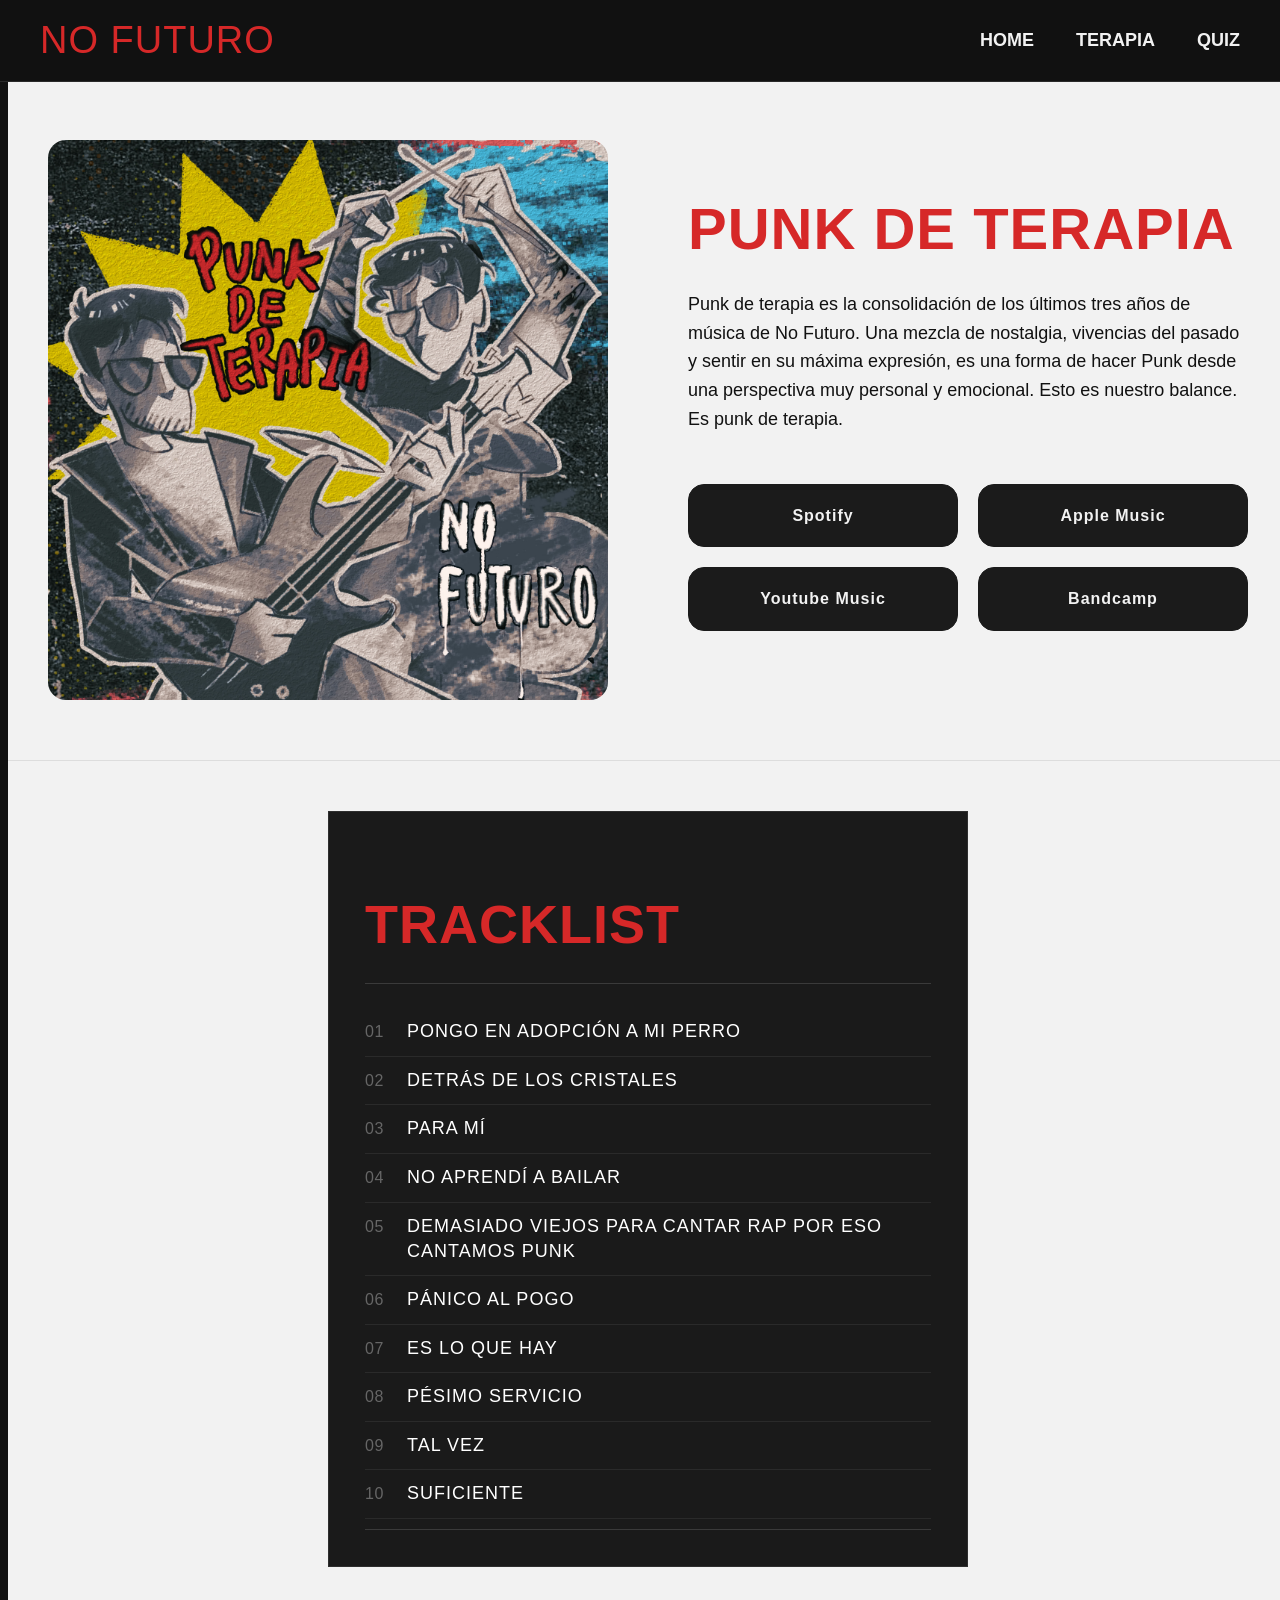
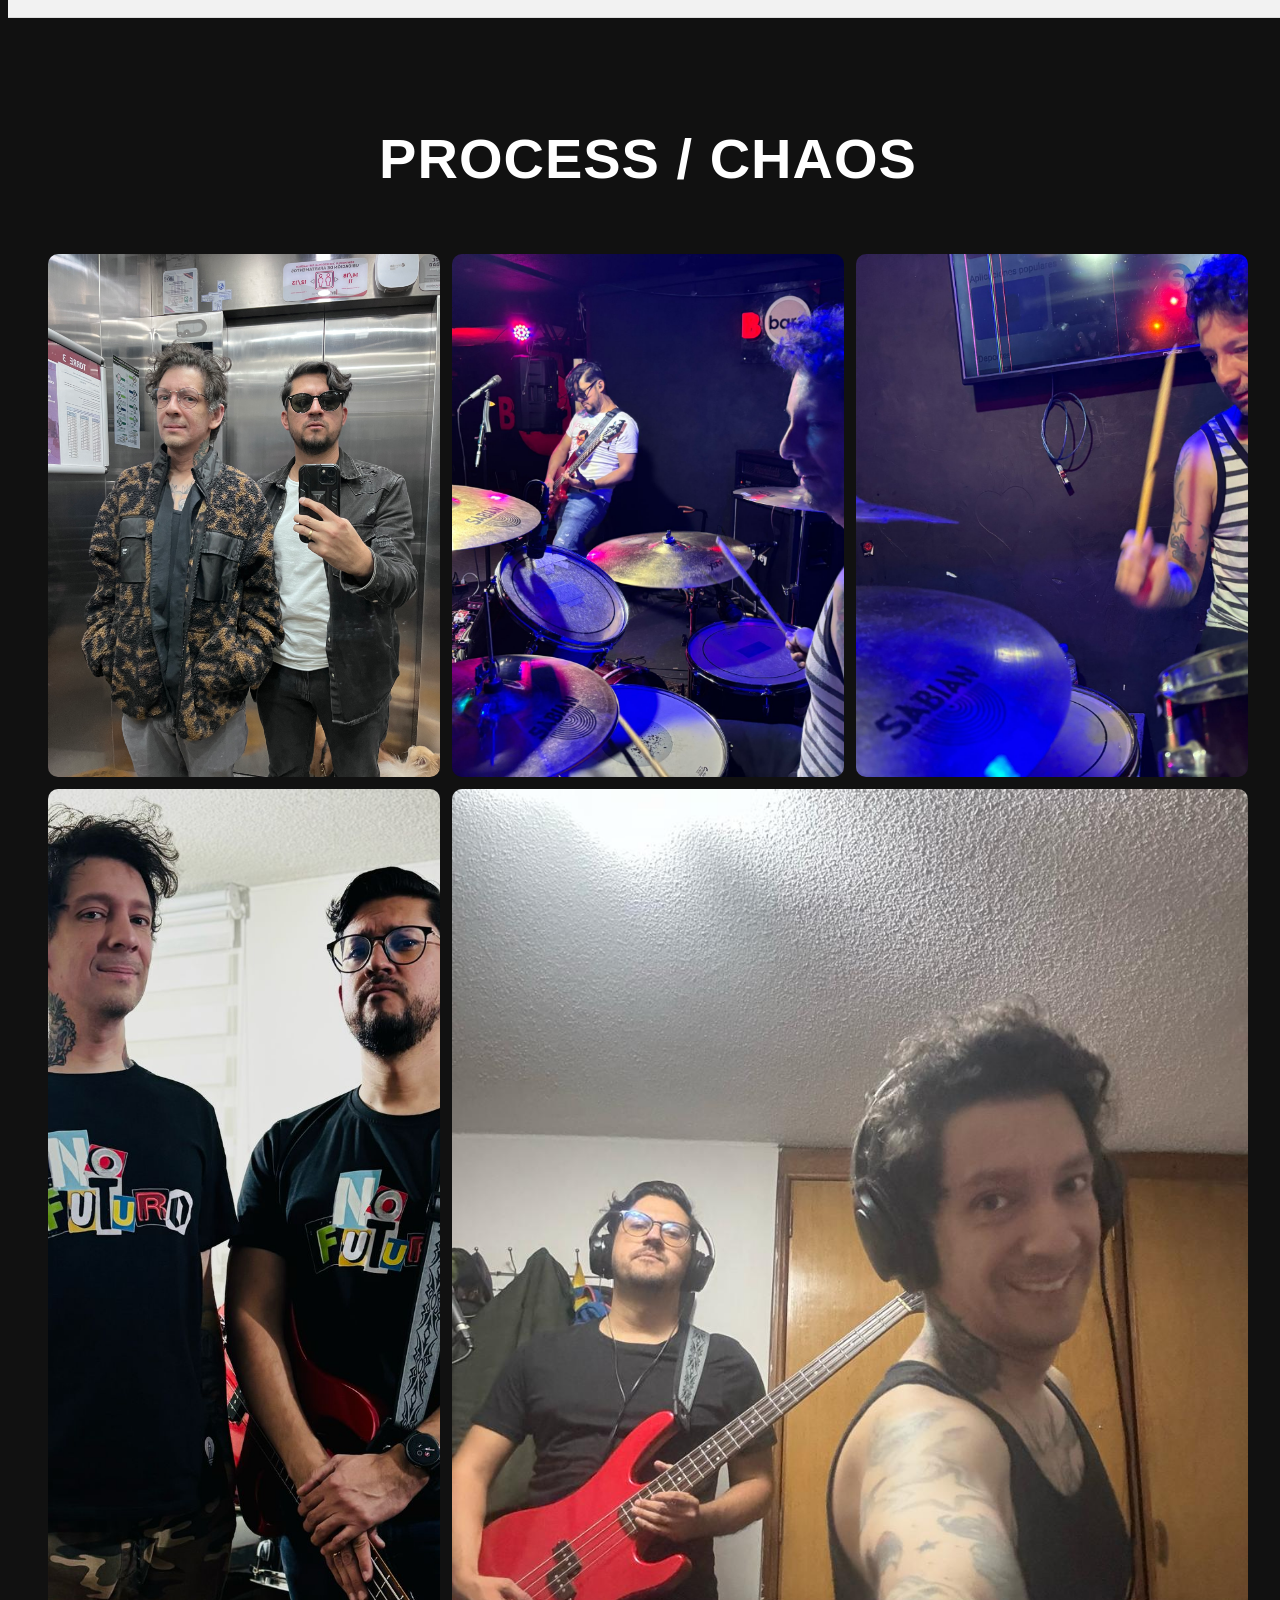
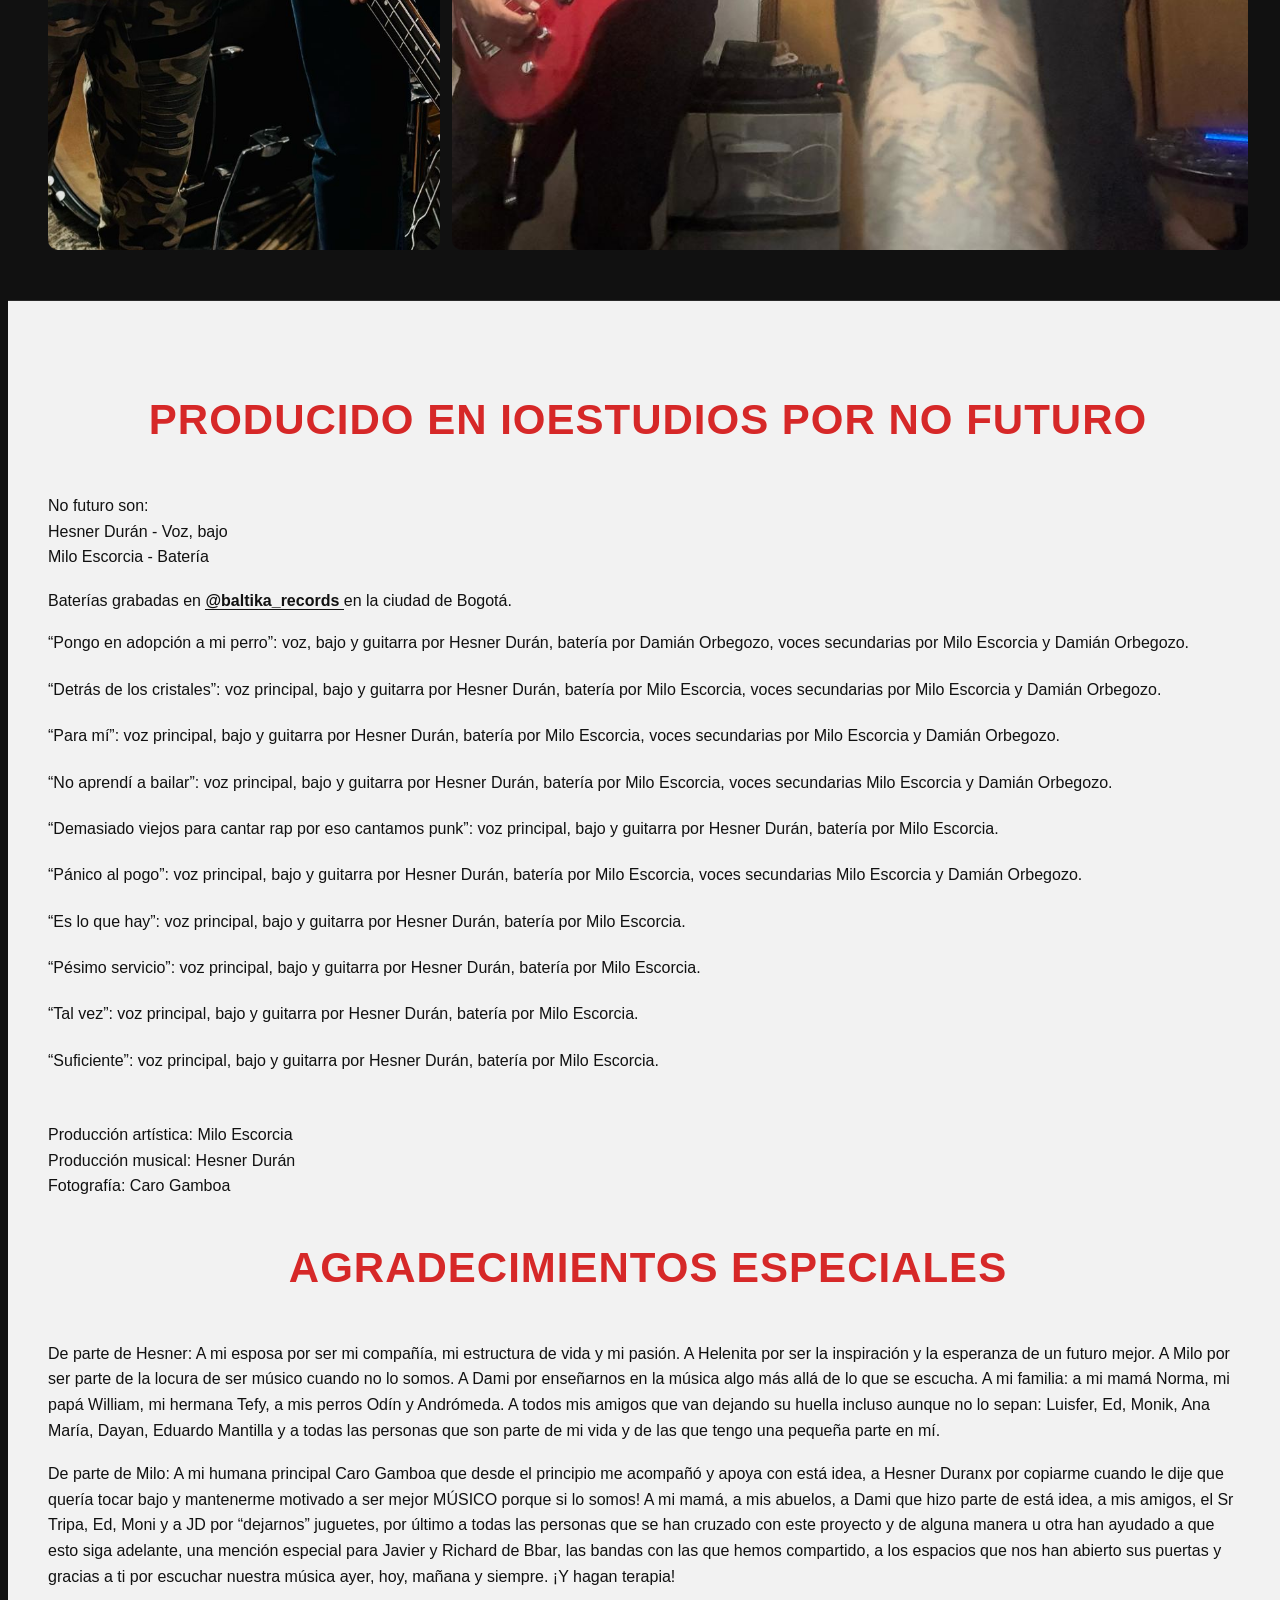
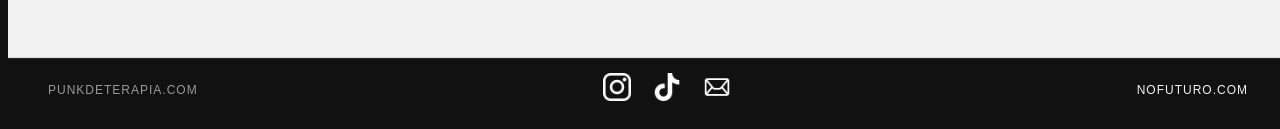
==== index.html @ 0cb73ee2 "Update index.html Nuevo index con fechas parametrizables" ====
<!DOCTYPE html>
<html lang="es">

<head>

<meta charset="UTF-8">

<meta name="viewport" content="width=device-width, initial-scale=1.0">

<title>NO FUTURO</title>

<script>

/* =========================
CONFIGURAR FECHA DE LANZAMIENTO
========================= */

/*
Formato:
AÑO, MES-1, DÍA, HORA, MINUTO

IMPORTANTE:
- Enero = 0
- Febrero = 1
- Mayo = 4
*/

const releaseDate = new Date(
    2026, 4, 29, 0, 0
);

/* =========================
REDIRECCIÓN
========================= */

const now = new Date();

if(now >= releaseDate){

    window.location.href =
    "terapia.html";

}

else{

    window.location.href =
    "quiz.html";

}

</script>

</head>

<body>

</body>

</html>
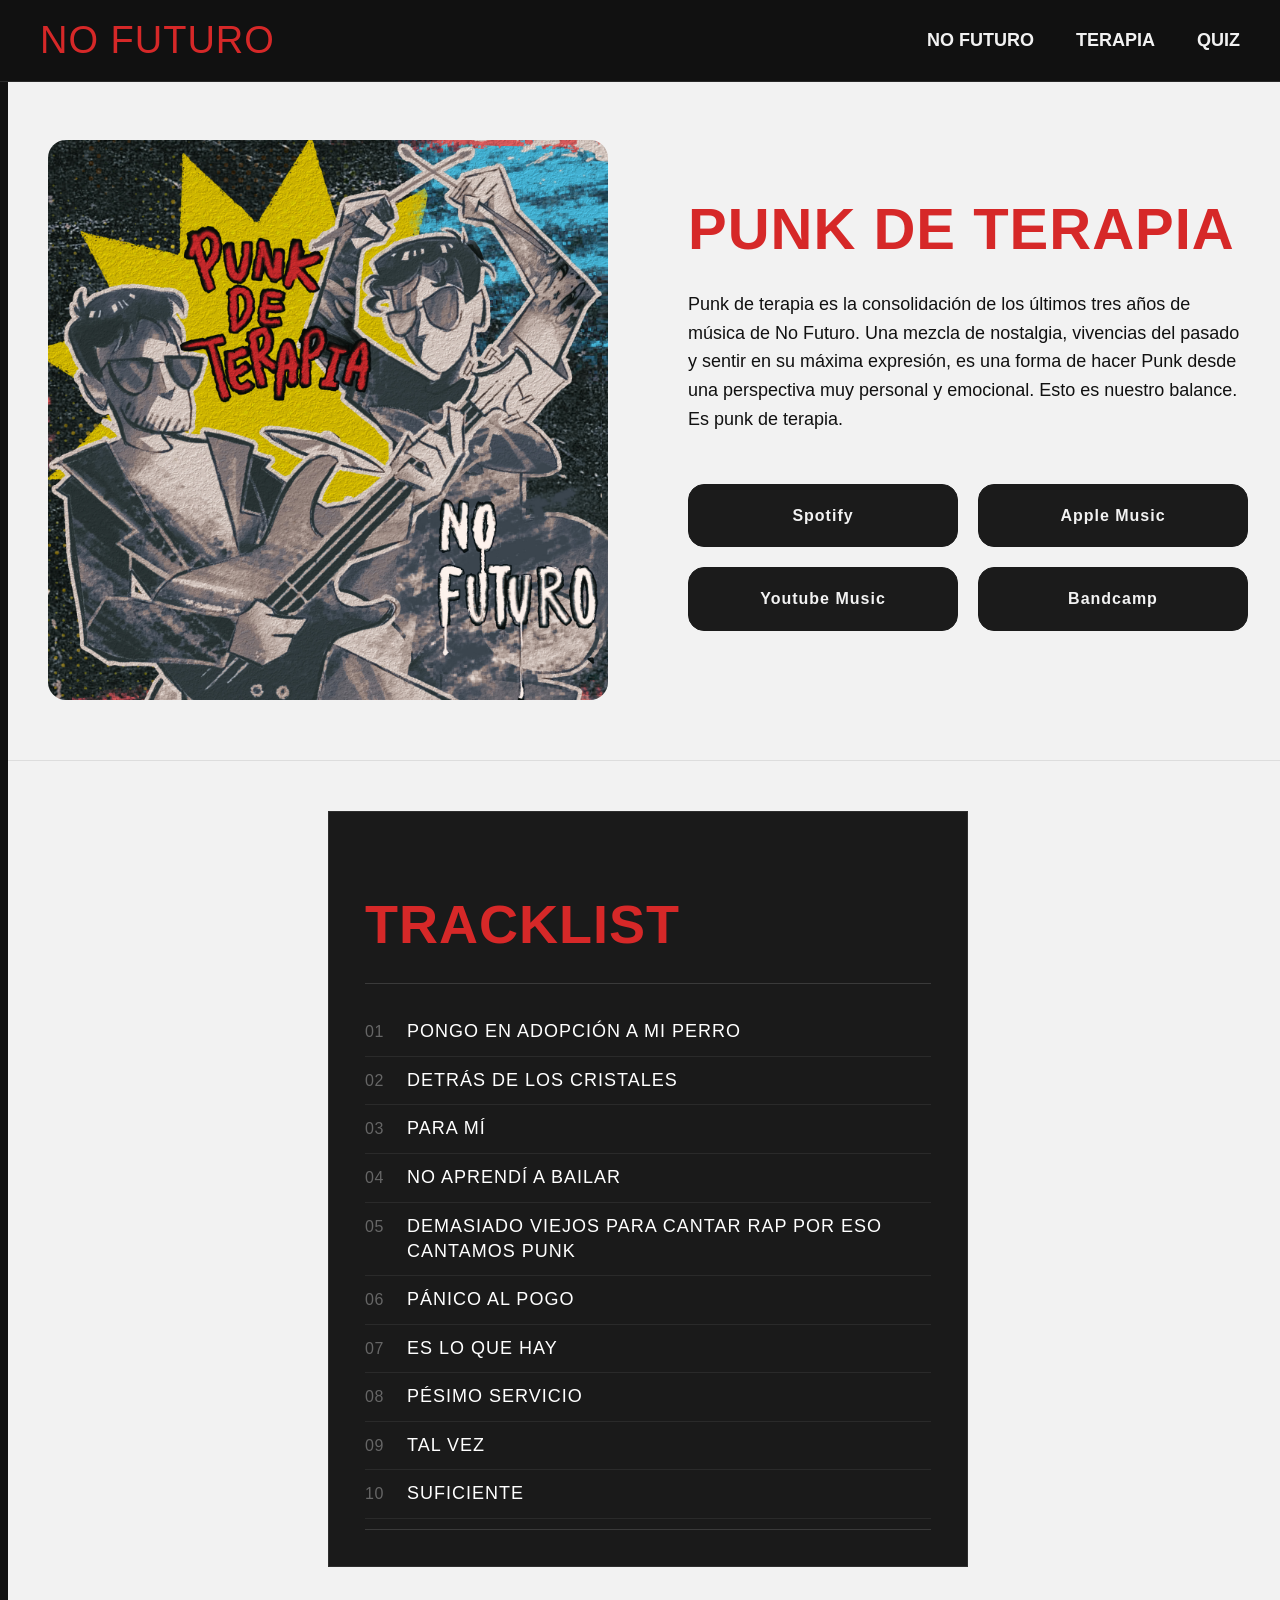
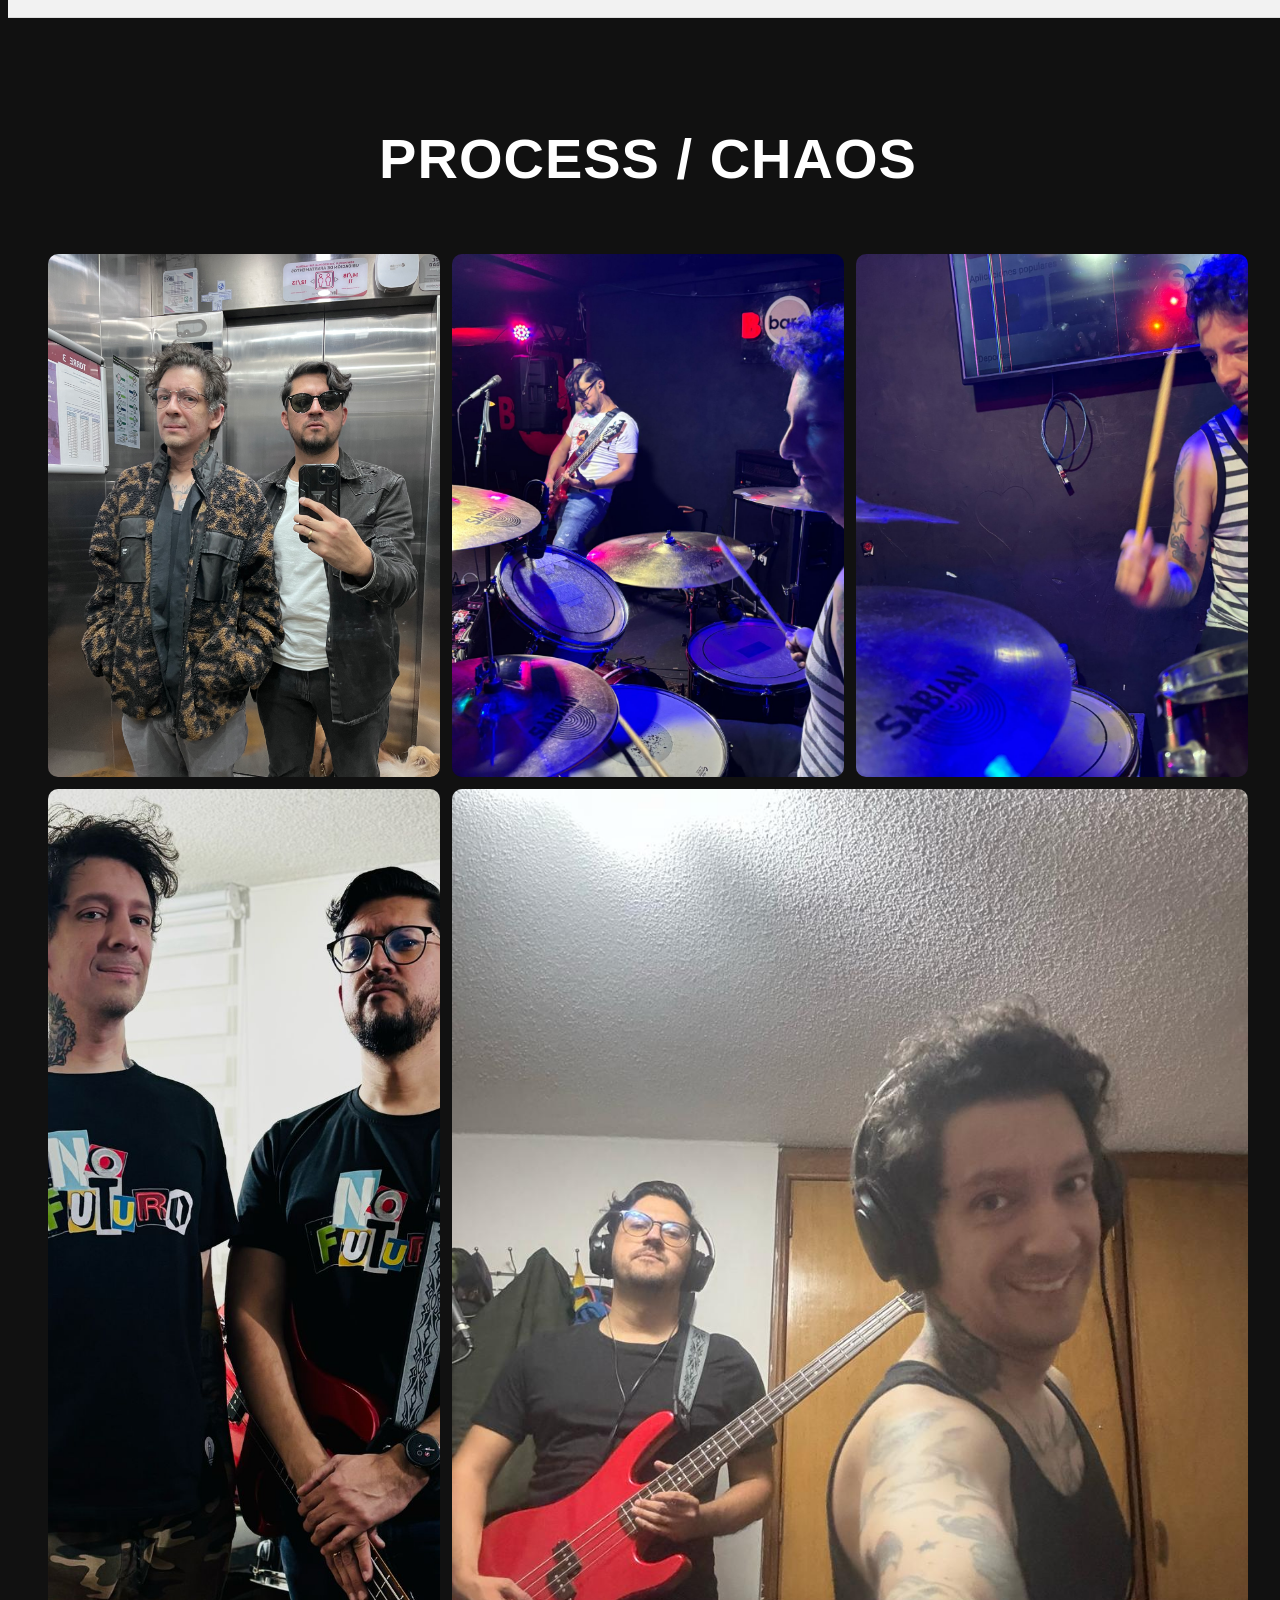
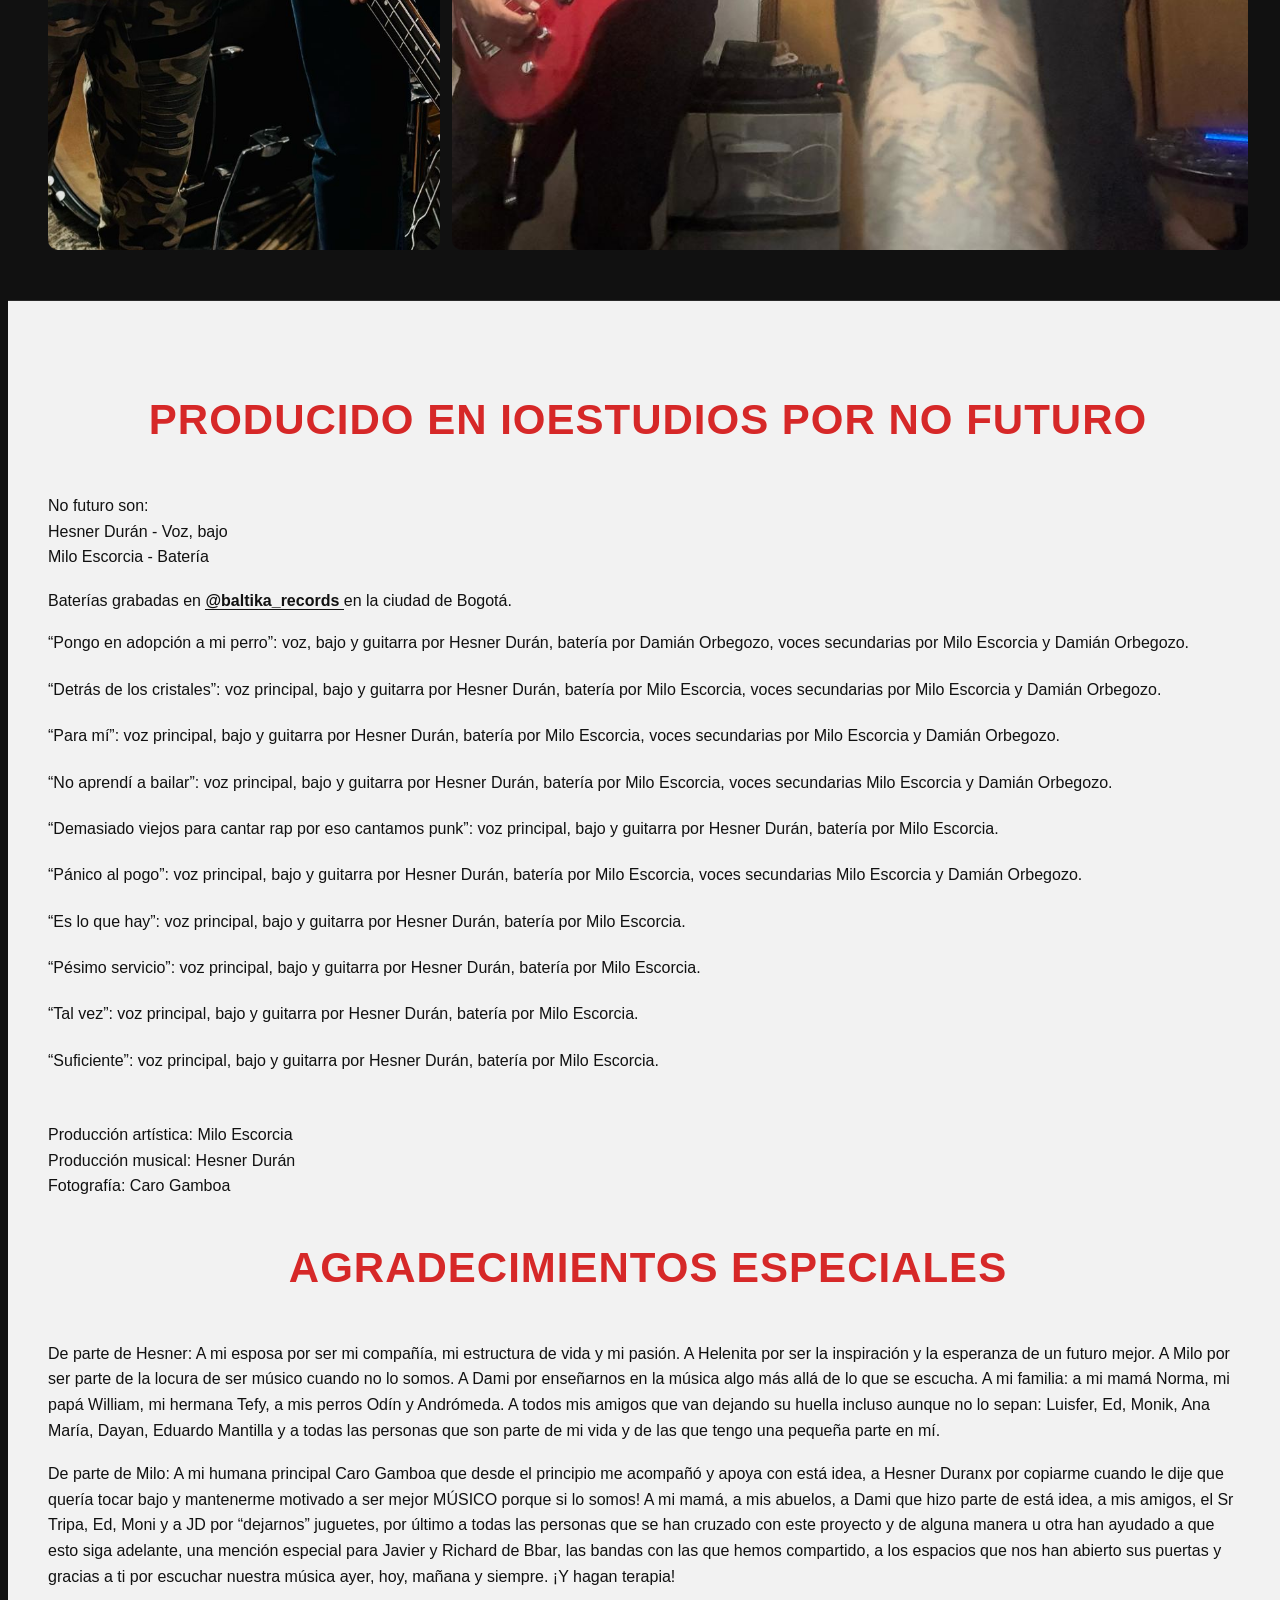
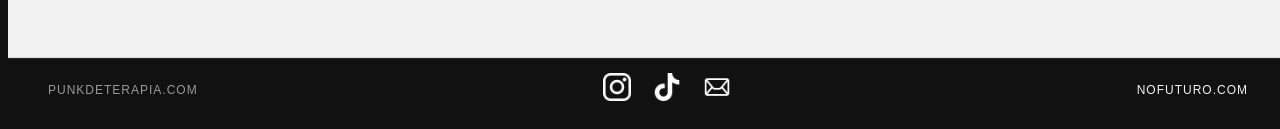
==== commit cd2d8274: "Update index.html Prueba de horario" ====
--- a/index.html
+++ b/index.html
@@ -26,7 +26,10 @@
 */
 
 const releaseDate = new Date(
-    2026, 4, 29, 0, 0
+    //Real
+    //2026, 5, 29, 0, 0
+    //Prueba
+    2026, 5, 26, 0, 0
 );
 
 /* =========================
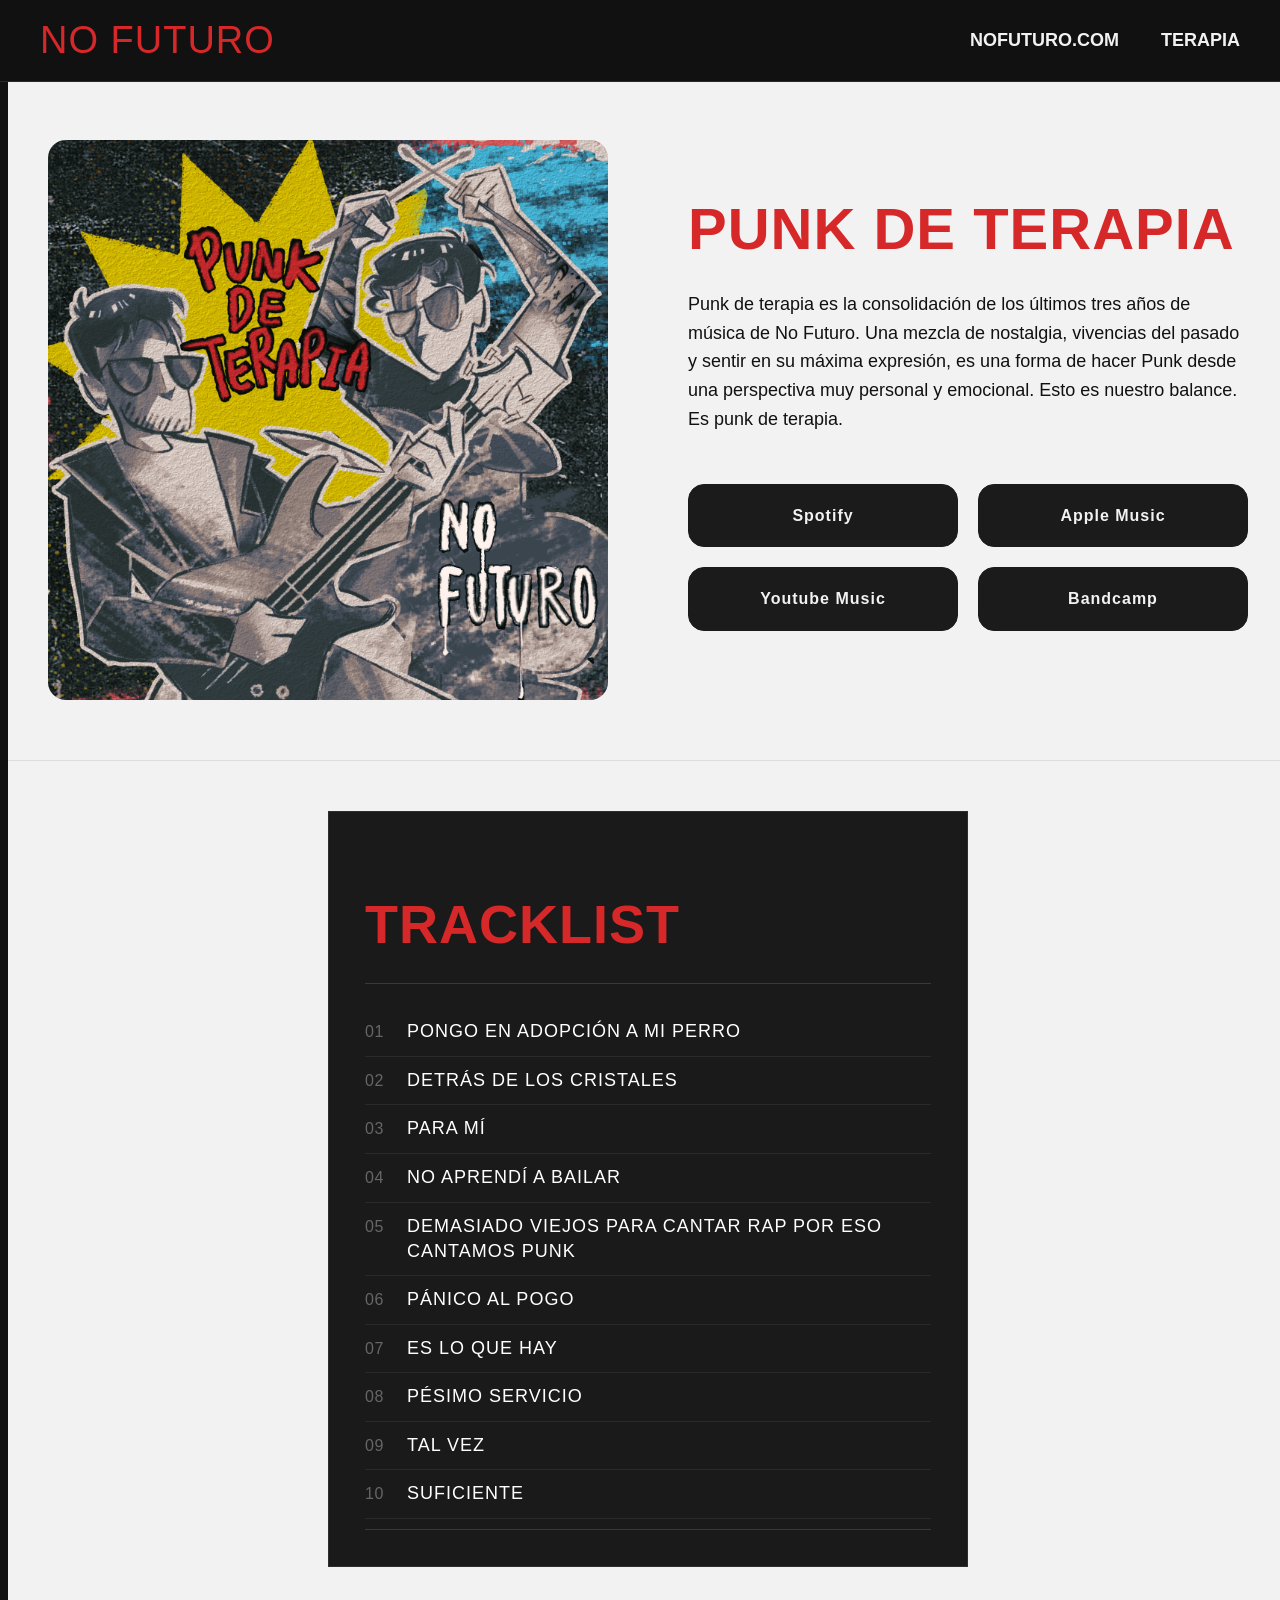
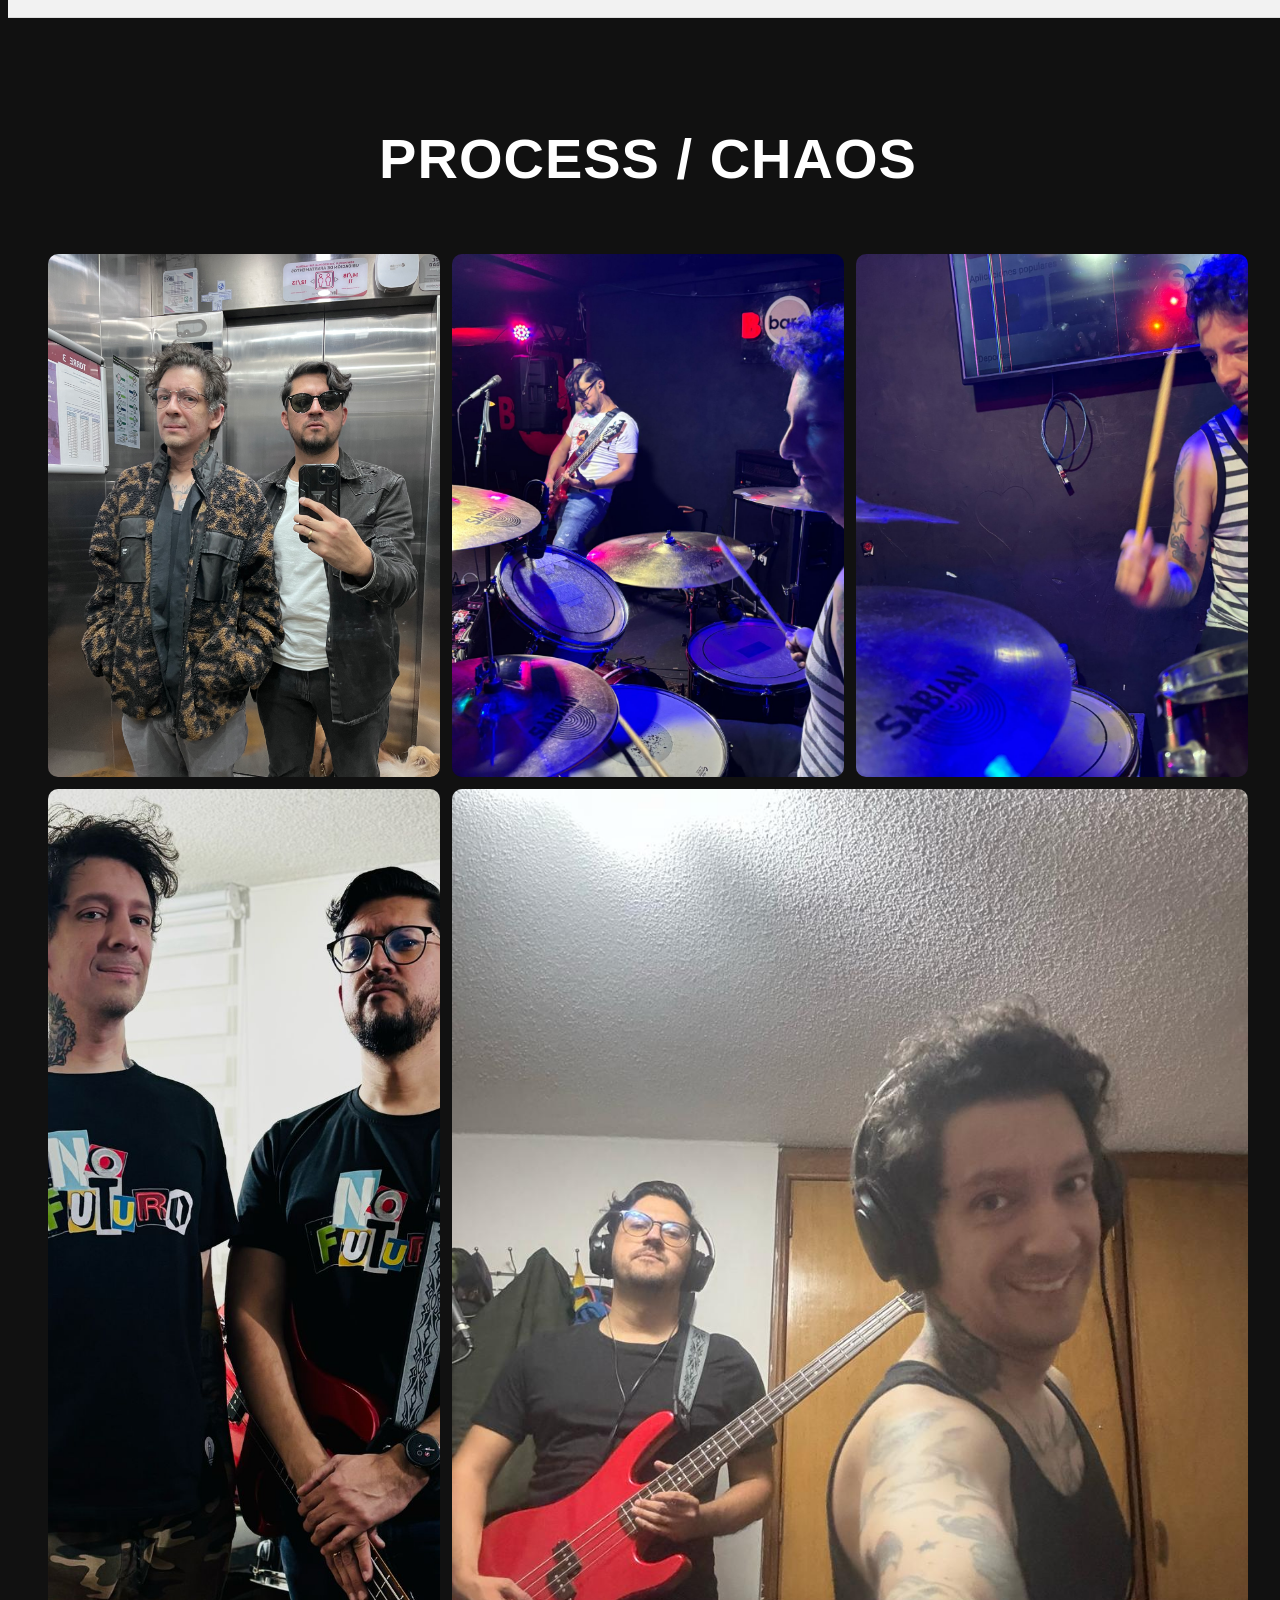
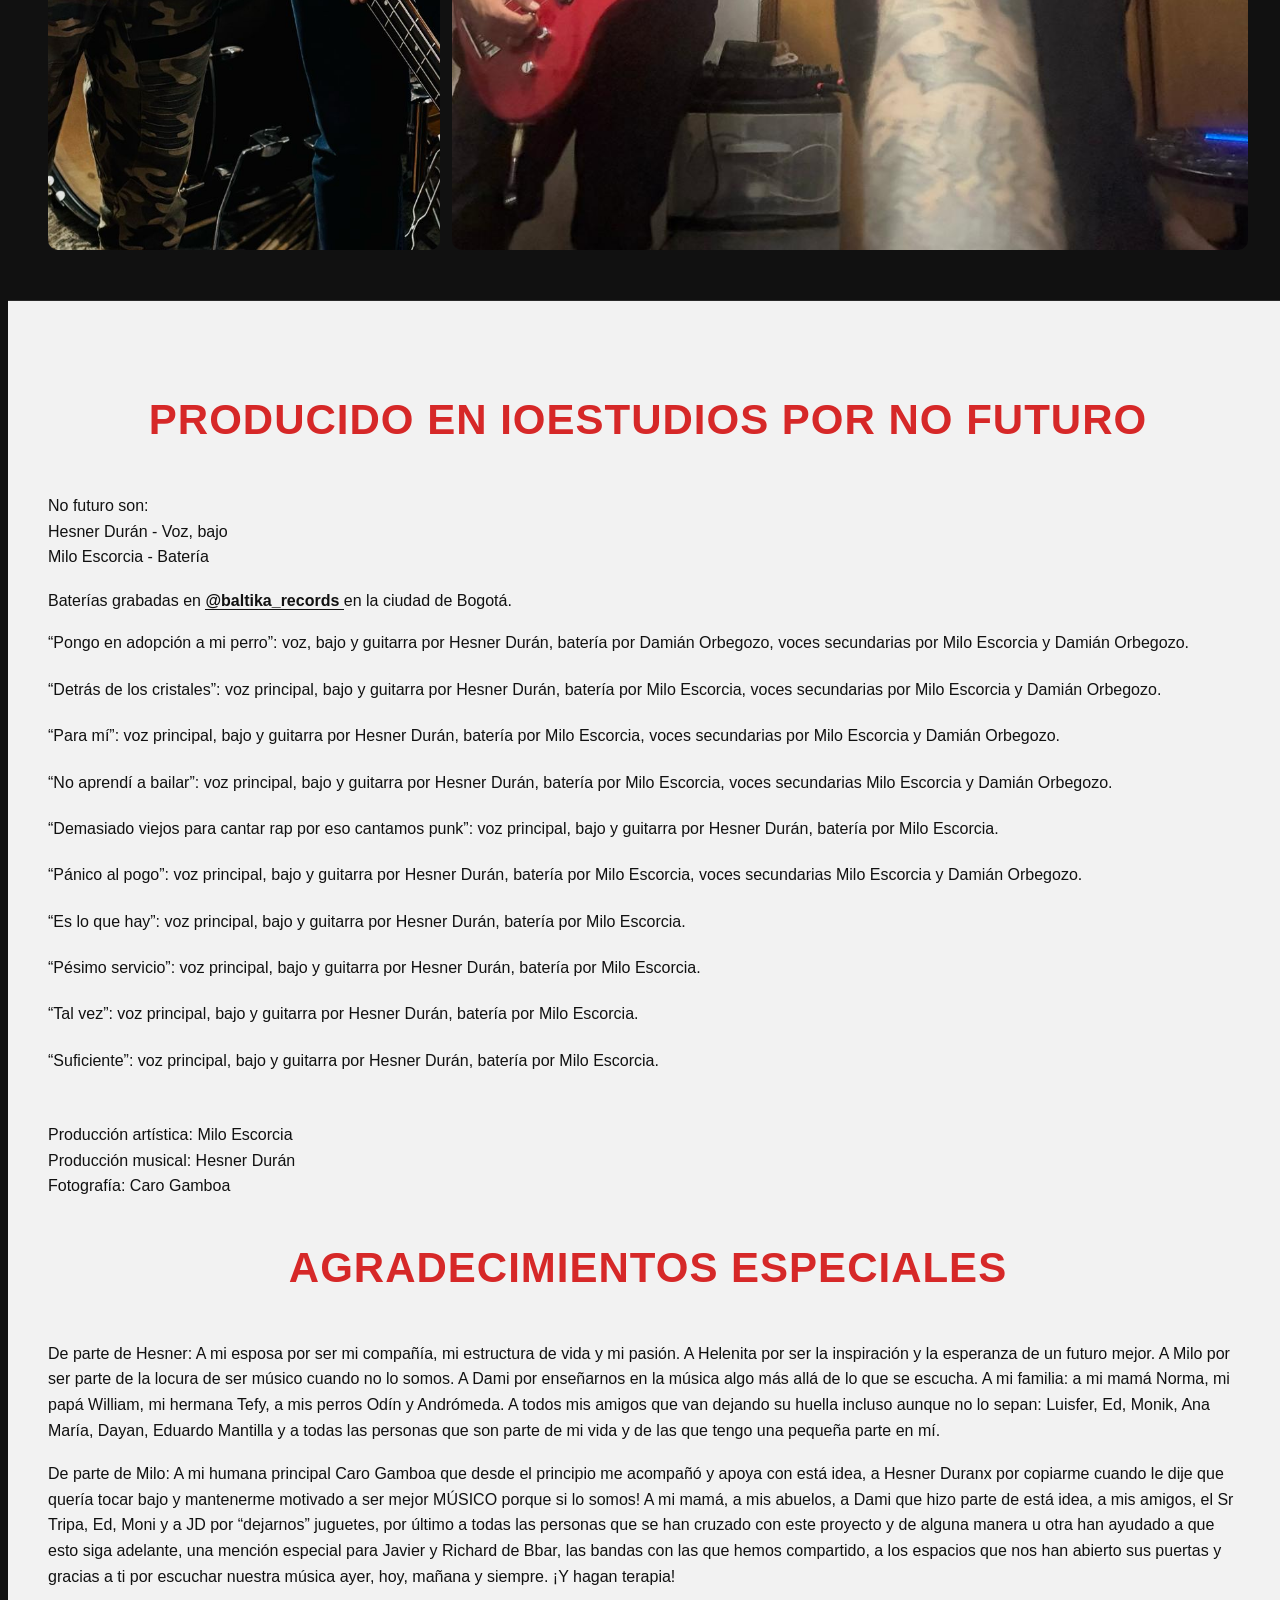
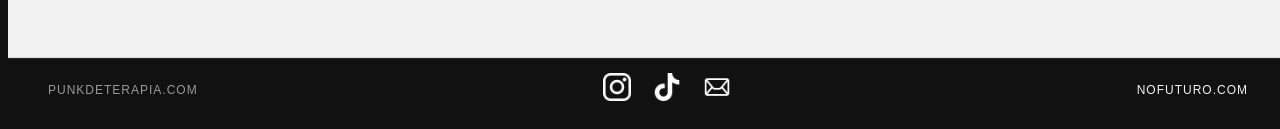
==== commit c1dca49d: "Update index.html Cambiar fecha para la prueba" ====
--- a/index.html
+++ b/index.html
@@ -27,9 +27,9 @@
 
 const releaseDate = new Date(
     //Real
-    //2026, 5, 29, 0, 0
+    //2026, 4, 29, 0, 0
     //Prueba
-    2026, 5, 26, 0, 0
+    2026, 4, 24, 0, 0
 );
 
 /* =========================
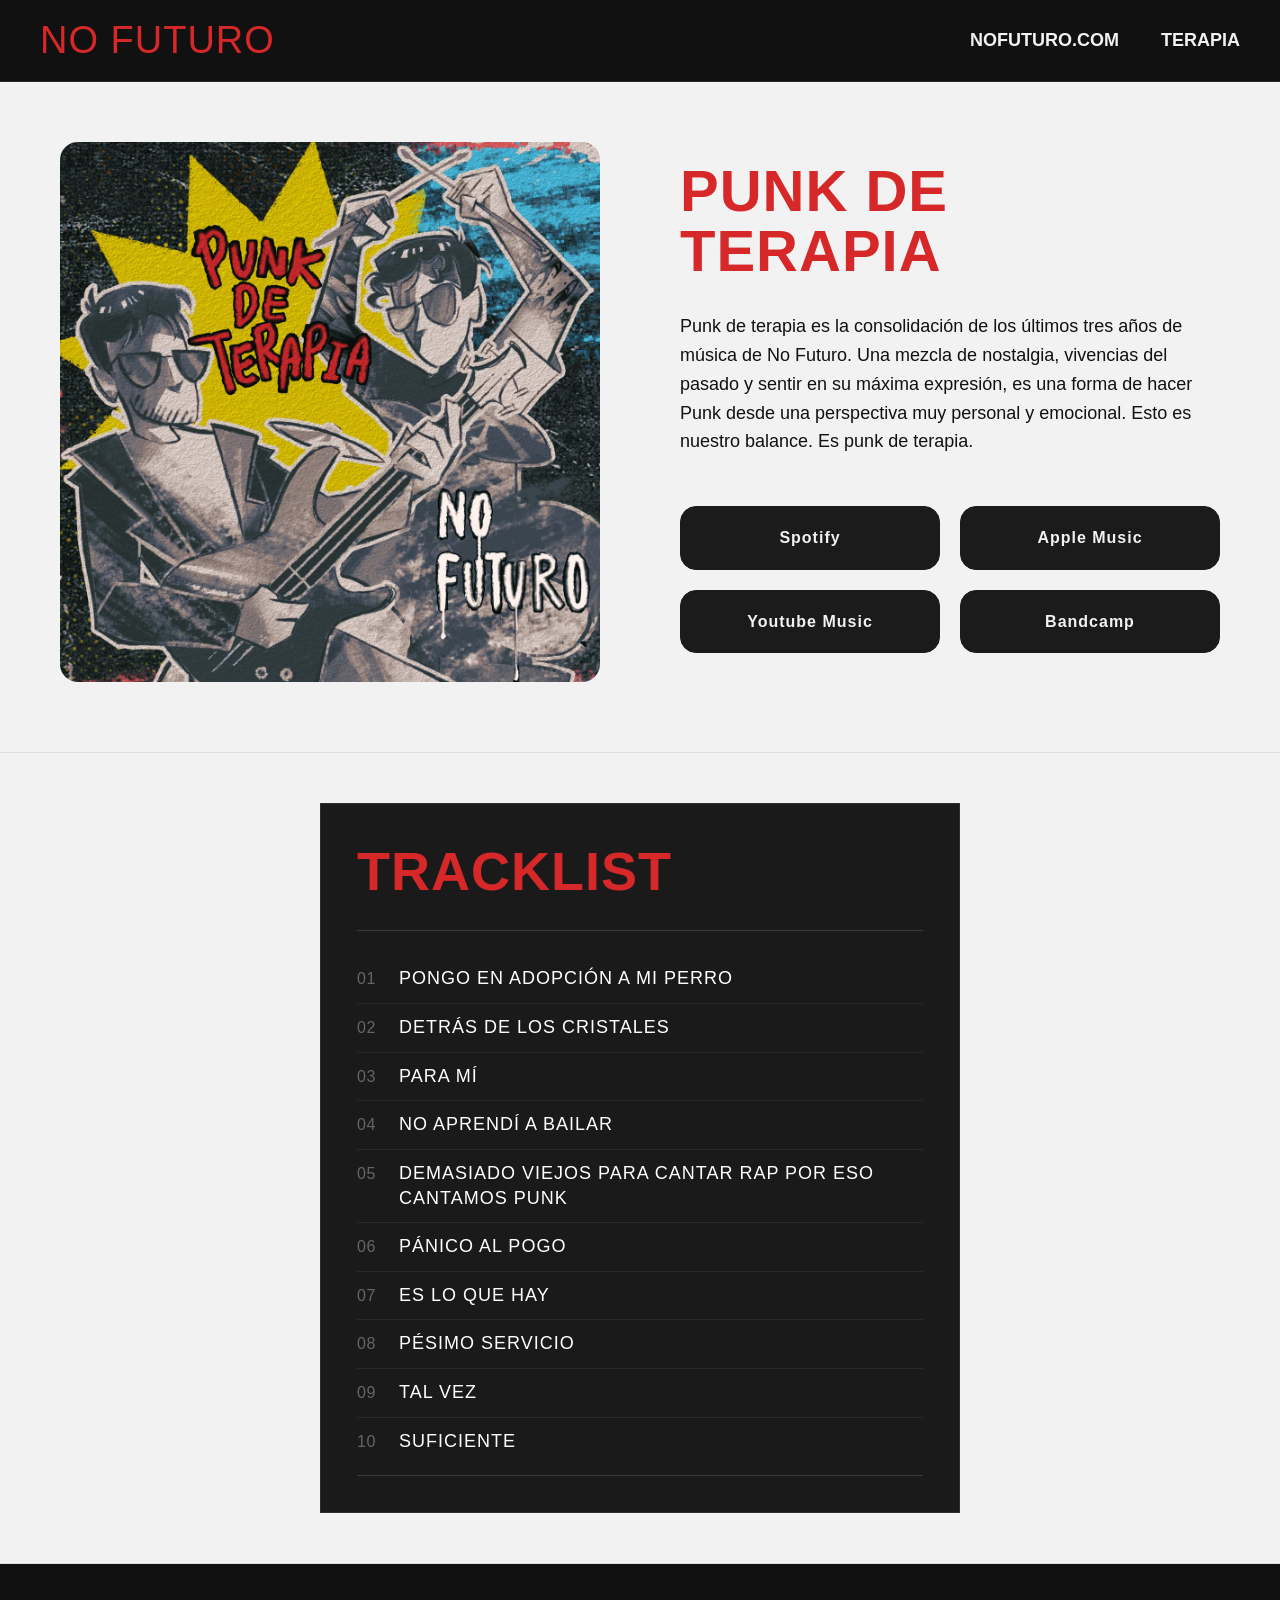
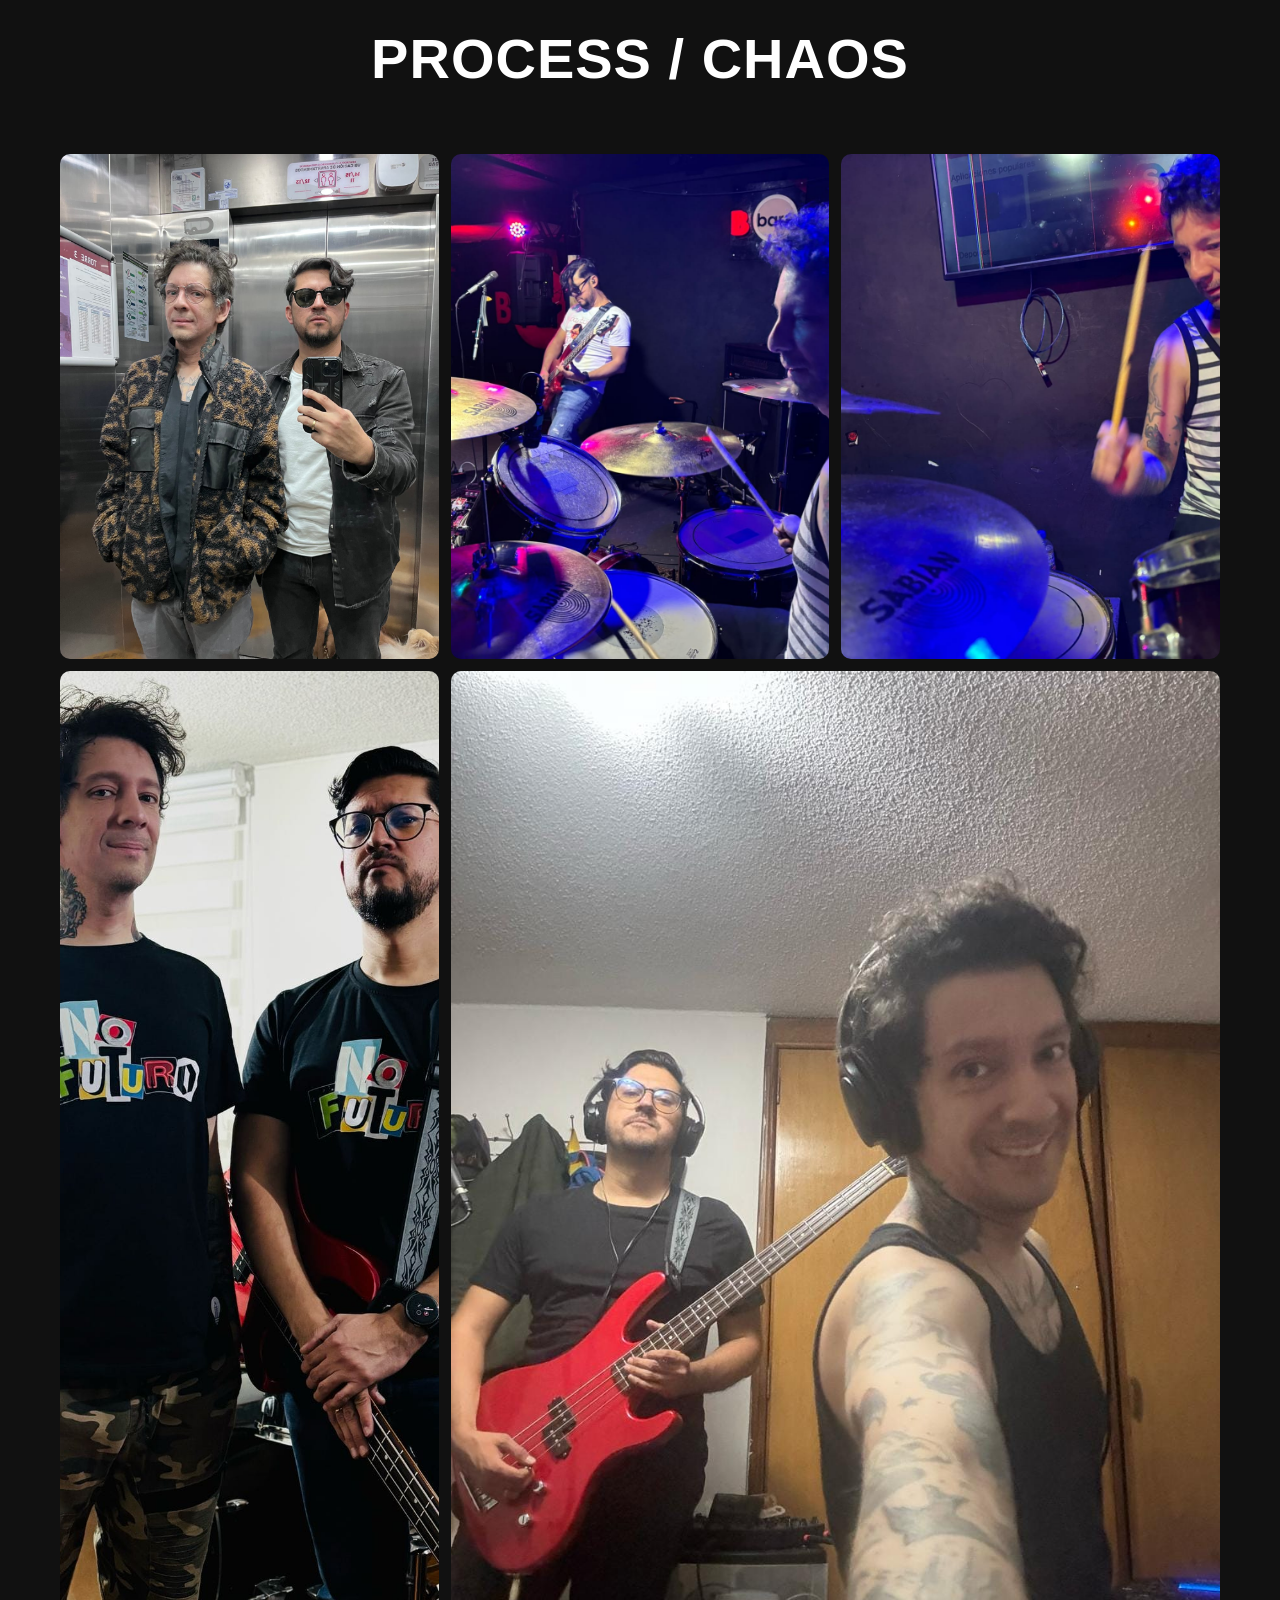
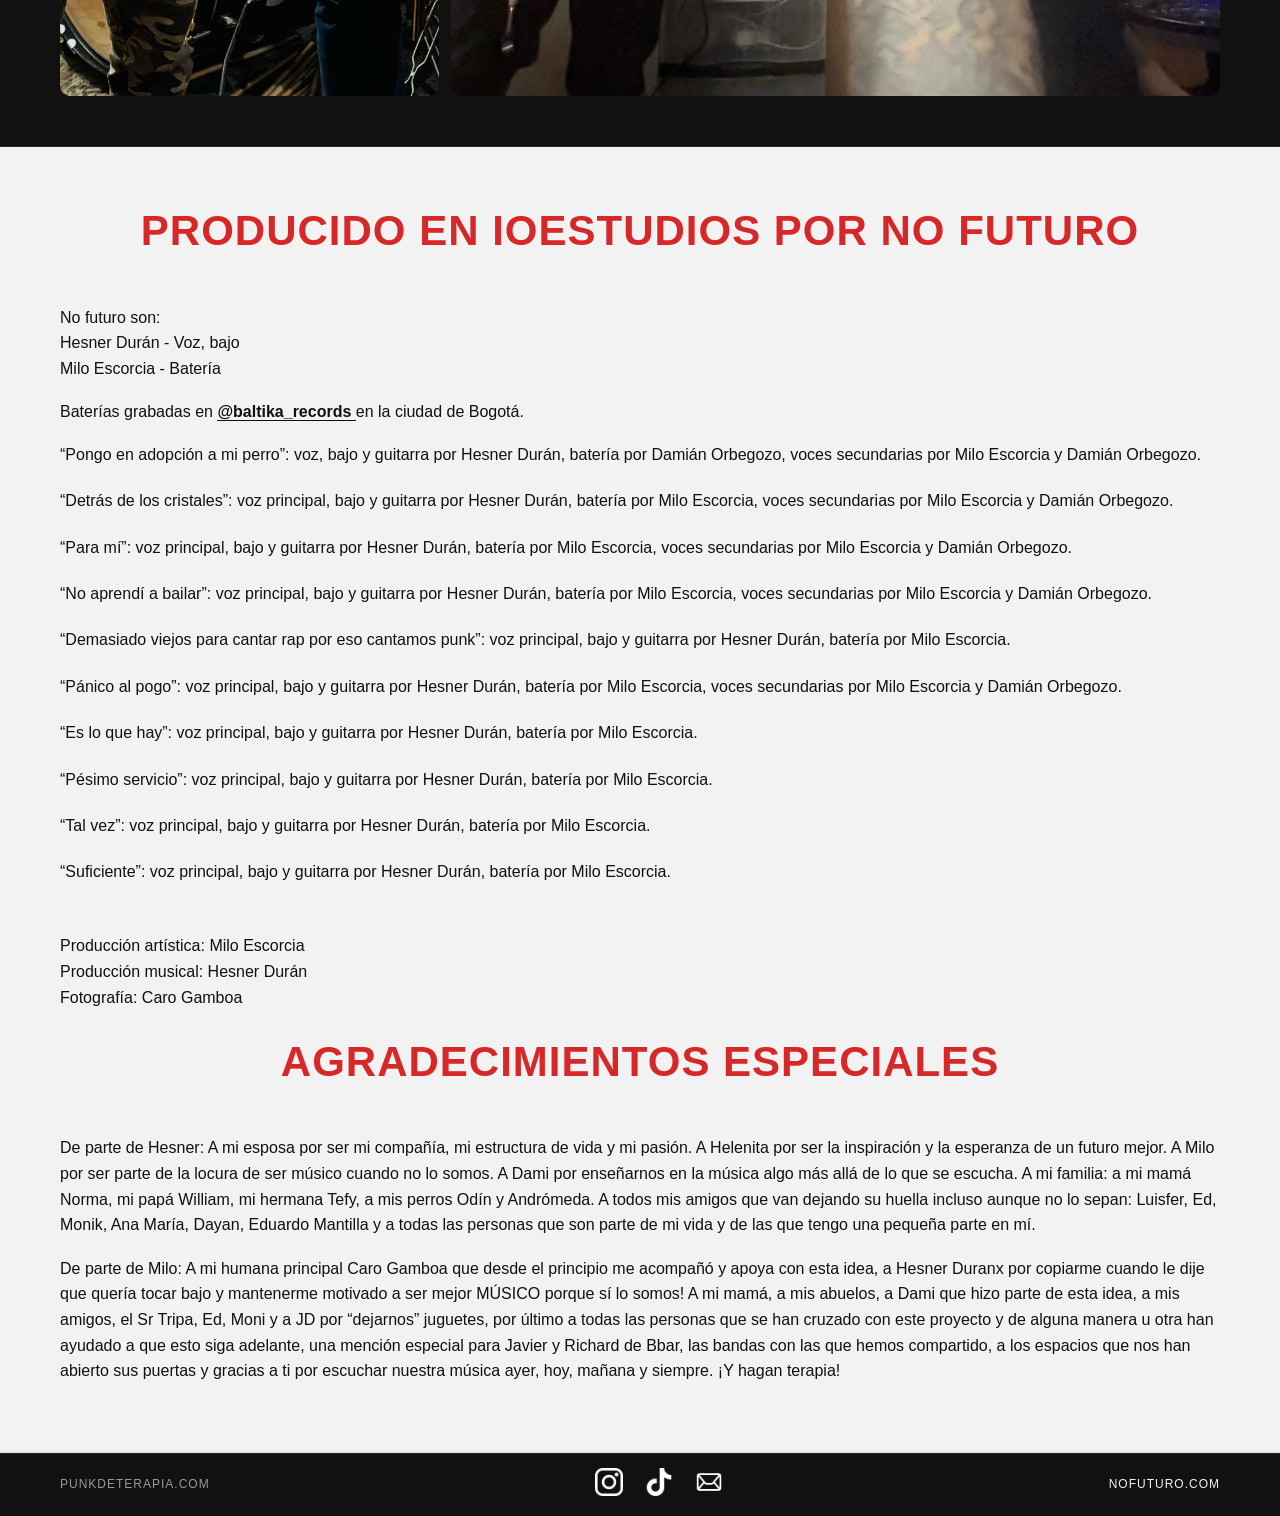
==== commit 5c47ad89: "La página del disco pasa a la raíz (index.html); terapia.html redirige a / Co-Authored-By: Claude Op" ====
--- a/index.html
+++ b/index.html
@@ -4,60 +4,745 @@
 <head>
 
 <meta charset="UTF-8">
-
 <meta name="viewport" content="width=device-width, initial-scale=1.0">
 
-<title>NO FUTURO</title>
-
+<title>Punk de Terapia - NO FUTURO | Disco de punk colombiano</title>
+
+<meta name="description" content="Punk de Terapia es el nuevo álbum de NO FUTURO, banda de punk de Bogotá. Escucha las canciones, mira las fotos y descubre la historia detrás del disco.">
+<meta name="keywords" content="No Futuro, Punk de Terapia, punk colombiano, punk en español, punk triste, banda punk Bogotá, disco punk 2026">
+<meta name="author" content="NO FUTURO">
+<meta name="robots" content="index, follow">
+
+<link rel="canonical" href="https://punkdeterapia.com/">
+
+<meta property="og:title" content="Punk de Terapia - NO FUTURO">
+<meta property="og:description" content="Nuevo álbum de NO FUTURO, banda de punk de Bogotá. Escucha, mira las fotos y vive el disco.">
+<meta property="og:image" content="https://punkdeterapia.com/assets/terapia.jpg">
+<meta property="og:url" content="https://punkdeterapia.com/">
+<meta property="og:type" content="music.album">
+
+<meta name="twitter:card" content="summary_large_image">
+<meta name="twitter:title" content="Punk de Terapia - NO FUTURO">
+<meta name="twitter:description" content="Nuevo álbum de NO FUTURO, banda punk de Bogotá.">
+<meta name="twitter:image" content="https://punkdeterapia.com/assets/terapia.jpg">
+
+<link rel="stylesheet" href="assets/css/style.css">
+
+<link rel="icon" type="image/png" href="assets/favicon.png">
+
+
+<script type="application/ld+json">
+{
+  "@context":"https://schema.org",
+  "@type":"MusicAlbum",
+  "name":"Punk de Terapia",
+  "byArtist":{
+    "@type":"MusicGroup",
+    "name":"NO FUTURO",
+    "foundingLocation":"Bogotá, Colombia",
+    "sameAs":[
+      "https://www.instagram.com/nofuturoband",
+      "https://www.tiktok.com/@nofuturoband",
+      "https://nofuturoband.bandcamp.com"
+    ]
+  },
+  "genre":"Punk",
+  "datePublished":"2026",
+  "albumProductionType":"https://schema.org/StudioAlbum",
+  "numTracks":10,
+  "url":"https://punkdeterapia.com/",
+  "image":"https://punkdeterapia.com/assets/terapia.jpg",
+  "sameAs":[
+    "https://open.spotify.com/album/6iZnQCRd88YeYnuEG8hhDn",
+    "https://music.apple.com/co/album/punk-de-terapia/6767365780",
+    "https://nofuturoband.bandcamp.com/album/punk-de-terapia"
+  ],
+  "track":{
+    "@type":"ItemList",
+    "numberOfItems":10,
+    "itemListElement":[
+      {"@type":"ListItem","position":1,"item":{"@type":"MusicRecording","name":"Pongo en adopción a mi perro"}},
+      {"@type":"ListItem","position":2,"item":{"@type":"MusicRecording","name":"Detrás de los cristales"}},
+      {"@type":"ListItem","position":3,"item":{"@type":"MusicRecording","name":"Para mí"}},
+      {"@type":"ListItem","position":4,"item":{"@type":"MusicRecording","name":"No aprendí a bailar"}},
+      {"@type":"ListItem","position":5,"item":{"@type":"MusicRecording","name":"Demasiado viejos para cantar rap por eso cantamos punk"}},
+      {"@type":"ListItem","position":6,"item":{"@type":"MusicRecording","name":"Pánico al pogo"}},
+      {"@type":"ListItem","position":7,"item":{"@type":"MusicRecording","name":"Es lo que hay"}},
+      {"@type":"ListItem","position":8,"item":{"@type":"MusicRecording","name":"Pésimo servicio"}},
+      {"@type":"ListItem","position":9,"item":{"@type":"MusicRecording","name":"Tal vez"}},
+      {"@type":"ListItem","position":10,"item":{"@type":"MusicRecording","name":"Suficiente"}}
+    ]
+  }
+}
+</script>
+    
+<!-- Google tag (gtag.js) -->
+<script async src="https://www.googletagmanager.com/gtag/js?id=G-MK0LHJL1EB"></script>
 <script>
-
-/* =========================
-CONFIGURAR FECHA DE LANZAMIENTO
-========================= */
-
-/*
-Formato:
-AÑO, MES-1, DÍA, HORA, MINUTO
-
-IMPORTANTE:
-- Enero = 0
-- Febrero = 1
-- Mayo = 4
-*/
-
-const releaseDate = new Date(
-    //Real
-    //2026, 4, 29, 0, 0
-    //Prueba
-    2026, 4, 24, 0, 0
+  window.dataLayer = window.dataLayer || [];
+  function gtag(){dataLayer.push(arguments);}
+  gtag('js', new Date());
+
+  gtag('config', 'G-MK0LHJL1EB');
+</script>
+
+  
+</head>
+
+<body>
+
+<!-- HEADER -->
+
+<header>
+
+<div class="header-content">
+
+    <div class="logo">
+        NO FUTURO
+    </div>
+
+  <nav class="desktop-menu">
+  
+      <a href="https://nofuturo.com" target="_blank">
+          NOFUTURO.COM
+      </a>
+  
+      <a href="https://punkdeterapia.com/quiz.html">
+          TERAPIA
+      </a>
+  
+  </nav>
+
+    <div class="mobile-menu" onclick="toggleMenu()" role="button" tabindex="0" aria-label="Abrir menú" aria-controls="mobileDropdown" aria-expanded="false">
+        ☰
+    </div>
+
+</div>
+
+<div id="mobileDropdown" class="mobile-dropdown">
+
+    <a href="https://nofuturo.com" target="_blank">
+        NOFUTURO.COM
+    </a>
+
+    <a href="https://punkdeterapia.com/quiz.html">
+        TERAPIA
+    </a>
+
+</div>
+
+</header>
+
+<main>
+
+<!-- HERO -->
+
+<section class="hero-section">
+
+<div class="section-inner">
+
+<div class="hero">
+
+    <img src="assets/terapia.jpg" class="cover" width="1200" height="1200" fetchpriority="high" alt="Punk de Terapia - Portada del álbum de NO FUTURO">
+
+    <div class="hero-text">
+
+        <h1>
+            PUNK DE TERAPIA
+        </h1>
+
+        <div class="text-block">
+
+            <p>
+                Punk de terapia es la consolidación de los últimos tres años de música de No Futuro. Una mezcla de nostalgia, vivencias del pasado y sentir en su máxima expresión, es una forma de hacer Punk desde una perspectiva muy personal y emocional. Esto es nuestro balance. Es punk de terapia.
+            </p>
+
+        </div>
+
+<div class="platforms hero-platforms">
+
+    <a href="https://open.spotify.com/album/6iZnQCRd88YeYnuEG8hhDn" target="_blank" class="platform-button">
+        Spotify
+    </a>
+
+  <a href="https://music.apple.com/co/album/punk-de-terapia/6767365780" target="_blank" class="platform-button">
+      Apple Music
+  </a>
+  
+  <a href="https://music.youtube.com/playlist?list=OLAK5uy_lb7ag4KedtjzislSe4GsiIxwNEDBX898k&si=nHnxP8Es8VwFmwkg" target="_blank" class="platform-button">
+      Youtube Music
+  </a>
+
+    <a href="https://nofuturoband.bandcamp.com/album/punk-de-terapia" target="_blank" class="platform-button">
+        Bandcamp
+    </a>
+
+</div>
+
+    </div>
+
+</div>
+
+</div>
+
+</section>
+
+<!-- TRACKLIST PANEL -->
+
+<section class="tracklist-section">
+
+<div class="section-inner">
+
+    <div class="tracklist-panel">
+
+        <h2 class="tracklist-panel-title">
+            TRACKLIST
+        </h2>
+
+        <div class="tracklist-line"></div>
+
+<div class="track-item" onclick="openLyrics(1)" role="button" tabindex="0">
+            <div class="track-number">01</div>
+            <div class="track-name">Pongo en adopción a mi perro</div>
+        </div>
+
+        <div class="track-item" onclick="openLyrics(2)" role="button" tabindex="0">
+            <div class="track-number">02</div>
+            <div class="track-name">Detrás de los cristales</div>
+        </div>
+
+        <div class="track-item" onclick="openLyrics(3)" role="button" tabindex="0">
+            <div class="track-number">03</div>
+            <div class="track-name">Para mí</div>
+        </div>
+
+        <div class="track-item" onclick="openLyrics(4)" role="button" tabindex="0">
+            <div class="track-number">04</div>
+            <div class="track-name">No aprendí a bailar</div>
+        </div>
+
+        <div class="track-item" onclick="openLyrics(5)" role="button" tabindex="0">
+            <div class="track-number">05</div>
+            <div class="track-name">Demasiado viejos para cantar rap por eso cantamos punk</div>
+        </div>
+
+        <div class="track-item" onclick="openLyrics(6)" role="button" tabindex="0">
+            <div class="track-number">06</div>
+            <div class="track-name">Pánico al pogo</div>
+        </div>
+
+        <div class="track-item" onclick="openLyrics(7)" role="button" tabindex="0">
+            <div class="track-number">07</div>
+            <div class="track-name">Es lo que hay</div>
+        </div>
+
+        <div class="track-item" onclick="openLyrics(8)" role="button" tabindex="0">
+            <div class="track-number">08</div>
+            <div class="track-name">Pésimo servicio</div>
+        </div>
+
+        <div class="track-item" onclick="openLyrics(9)" role="button" tabindex="0">
+            <div class="track-number">09</div>
+            <div class="track-name">Tal vez</div>
+        </div>
+
+        <div class="track-item" onclick="openLyrics(10)" role="button" tabindex="0">
+            <div class="track-number">10</div>
+            <div class="track-name">Suficiente</div>
+        </div>
+
+        <div class="tracklist-line" style="margin-top:10px; margin-bottom:0;"></div>
+
+    </div>
+
+</div>
+
+</section>
+
+<!-- GALLERY -->
+
+<section class="gallery-section">
+
+<div class="section-inner">
+
+    <h2 class="gallery-title">
+        PROCESS / CHAOS
+    </h2>
+
+    <div class="collage">
+
+    <!-- IMAGENES -->
+
+<img src="assets/fotos/1.JPG" width="1200" height="1600" loading="lazy" decoding="async" tabindex="0" alt="NO FUTURO - Punk de Terapia sesión de fotos" onclick="openLightbox(0)">
+<img src="assets/fotos/2.JPG" width="1600" height="1200" loading="lazy" decoding="async" tabindex="0" alt="NO FUTURO - banda punk colombiana" onclick="openLightbox(1)">
+<img src="assets/fotos/3.JPG" width="1600" height="1200" loading="lazy" decoding="async" tabindex="0" alt="NO FUTURO - grabación Punk de Terapia" onclick="openLightbox(2)">
+<img src="assets/fotos/4.jpg" width="1185" height="1600" loading="lazy" decoding="async" tabindex="0" alt="NO FUTURO - proceso creativo del disco" onclick="openLightbox(3)">
+
+    <!-- FOTO GRANDE -->
+<img src="assets/fotos/5.jpg" class="big" width="960" height="1280" loading="lazy" decoding="async" tabindex="0" alt="NO FUTURO - Punk de Terapia artwork" onclick="openLightbox(4)">
+
+</div>
+
+</div>
+
+</section>
+
+<!-- LYRICS POPUP -->
+
+<div class="lyrics-overlay" id="lyricsOverlay" onclick="closeLyrics()">
+</div>
+
+<div class="lyrics-popup" id="lyricsPopup" role="dialog" aria-modal="true" aria-labelledby="lyricsTitle">
+
+    <div class="lyrics-close" onclick="closeLyrics()" role="button" tabindex="0" aria-label="Cerrar letra">
+        ✕
+    </div>
+
+    <div class="lyrics-title" id="lyricsTitle">
+    </div>
+
+    <div class="lyrics-body" id="lyricsBody">
+    </div>
+
+</div>
+
+    
+<!-- LIGHTBOX -->
+
+<div class="lightbox" id="lightbox" role="dialog" aria-modal="true" aria-label="Galería">
+
+    <div class="close-lightbox" onclick="closeLightbox()" role="button" tabindex="0" aria-label="Cerrar galería">
+        ✕
+    </div>
+
+    <div class="arrow arrow-left" onclick="prevImage()" role="button" tabindex="0" aria-label="Anterior">
+        ‹
+    </div>
+
+    <div id="lightboxContent"></div>
+
+    <div class="arrow arrow-right" onclick="nextImage()" role="button" tabindex="0" aria-label="Siguiente">
+        ›
+    </div>
+
+</div>
+
+<!-- CREDITS -->
+
+    <section class="credits-section">
+
+<div class="section-inner">
+
+<div class="credits">
+
+    <h2 class="section-title">
+        PRODUCIDO EN IOESTUDIOS POR NO FUTURO
+    </h2>
+
+    <p>
+        No futuro son:<br>
+        Hesner Durán - Voz, bajo<br>
+        Milo Escorcia - Batería
+    </p>
+
+    <p>
+        Baterías grabadas en 
+        <a href="https://instagram.com/baltika_records" target="_blank">
+            @baltika_records
+        </a>
+        en la ciudad de Bogotá.
+    </p>
+
+<div class="song-credits">
+
+“Pongo en adopción a mi perro”: voz, bajo y guitarra por Hesner Durán, batería por Damián Orbegozo, voces secundarias por Milo Escorcia y Damián Orbegozo.<br><br>
+
+“Detrás de los cristales”: voz principal, bajo y guitarra por Hesner Durán, batería por Milo Escorcia, voces secundarias por Milo Escorcia y Damián Orbegozo.<br><br>
+
+“Para mí”: voz principal, bajo y guitarra por Hesner Durán, batería por Milo Escorcia, voces secundarias por Milo Escorcia y Damián Orbegozo.<br><br>
+
+“No aprendí a bailar”: voz principal, bajo y guitarra por Hesner Durán, batería por Milo Escorcia, voces secundarias por Milo Escorcia y Damián Orbegozo.<br><br>
+
+“Demasiado viejos para cantar rap por eso cantamos punk”: voz principal, bajo y guitarra por Hesner Durán, batería por Milo Escorcia.<br><br>
+
+“Pánico al pogo”: voz principal, bajo y guitarra por Hesner Durán, batería por Milo Escorcia, voces secundarias por Milo Escorcia y Damián Orbegozo.<br><br>
+
+“Es lo que hay”: voz principal, bajo y guitarra por Hesner Durán, batería por Milo Escorcia.<br><br>
+
+“Pésimo servicio”: voz principal, bajo y guitarra por Hesner Durán, batería por Milo Escorcia.<br><br>
+
+“Tal vez”: voz principal, bajo y guitarra por Hesner Durán, batería por Milo Escorcia.<br><br>
+
+“Suficiente”: voz principal, bajo y guitarra por Hesner Durán, batería por Milo Escorcia.
+
+</div>
+
+<p>
+Producción artística: Milo Escorcia<br>
+Producción musical: Hesner Durán<br>
+Fotografía: Caro Gamboa
+</p>
+
+<h2 class="section-title">
+    AGRADECIMIENTOS ESPECIALES
+</h2>
+
+<p>
+De parte de Hesner: A mi esposa por ser mi compañía, mi estructura de vida y mi pasión. A Helenita por ser la inspiración y la esperanza de un futuro mejor. A Milo por ser parte de la locura de ser músico cuando no lo somos. A Dami por enseñarnos en la música algo más allá de lo que se escucha. A mi familia: a mi mamá Norma, mi papá William, mi hermana Tefy, a mis perros Odín y Andrómeda. A todos mis amigos que van dejando su huella incluso aunque no lo sepan: Luisfer, Ed, Monik, Ana María, Dayan, Eduardo Mantilla y a todas las personas que son parte de mi vida y de las que tengo una pequeña parte en mí.
+</p>
+
+<p>
+De parte de Milo: A mi humana principal Caro Gamboa que desde el principio me acompañó y apoya con esta idea, a Hesner Duranx por copiarme cuando le dije que quería tocar bajo y mantenerme motivado a ser mejor MÚSICO porque sí lo somos! A mi mamá, a mis abuelos, a Dami que hizo parte de esta idea, a mis amigos, el Sr Tripa, Ed, Moni y a JD por “dejarnos” juguetes, por último a todas las personas que se han cruzado con este proyecto y de alguna manera u otra han ayudado a que esto siga adelante, una mención especial para Javier y Richard de Bbar, las bandas con las que hemos compartido, a los espacios que nos han abierto sus puertas y gracias a ti por escuchar nuestra música ayer, hoy, mañana y siempre. ¡Y hagan terapia!
+</p>
+
+</div>
+
+</div>
+
+</section>
+
+</main>
+
+<!-- FOOTER -->
+
+<footer>
+
+<div class="footer-inner">
+
+    <div>
+        PUNKDETERAPIA.COM
+    </div>
+
+<div class="footer-socials">
+
+    <a href="https://instagram.com/nofuturoband" target="_blank">
+        <img src="assets/instagram.png" alt="Instagram" width="28" height="28" loading="lazy">
+    </a>
+
+    <a href="https://tiktok.com/@nofuturoband" target="_blank">
+        <img src="assets/tiktok.png" alt="TikTok" width="28" height="28" loading="lazy">
+    </a>
+
+    <a href="#" onclick="copyEmail(event)">
+        <img src="assets/mail.png" alt="Copiar correo" width="28" height="28" loading="lazy">
+    </a>
+
+</div>
+
+    <div>
+        <a href="https://nofuturo.com" target="_blank">
+            NOFUTURO.COM
+        </a>
+    </div>
+
+</div>
+
+<!-- COPY POPUP -->
+
+<div id="copyPopup" class="copy-popup">
+    nofuturoband@gmail.com copiado
+</div>
+
+    
+</footer>
+
+<script>
+
+/* LYRICS */
+
+const trackNames = [
+    "",
+    "Pongo en adopción a mi perro",
+    "Detrás de los cristales",
+    "Para mí",
+    "No aprendí a bailar",
+    "Demasiado viejos para cantar rap por eso cantamos punk",
+    "Pánico al pogo",
+    "Es lo que hay",
+    "Pésimo servicio",
+    "Tal vez",
+    "Suficiente"
+];
+
+function openLyrics(number){
+
+    const overlay = document.getElementById("lyricsOverlay");
+    const popup = document.getElementById("lyricsPopup");
+    const title = document.getElementById("lyricsTitle");
+    const body = document.getElementById("lyricsBody");
+
+    title.textContent = trackNames[number];
+    body.textContent = "Cargando...";
+
+    overlay.classList.add("active");
+    popup.classList.add("active");
+
+    fetch("assets/letras/" + number + ".txt")
+        .then(response => response.text())
+        .then(text => {
+            body.textContent = text.replace(/\r\n?/g, "\n");
+        })
+        .catch(() => {
+            body.textContent = "Letra no disponible.";
+        });
+
+}
+
+function closeLyrics(){
+
+    document.getElementById("lyricsOverlay").classList.remove("active");
+    document.getElementById("lyricsPopup").classList.remove("active");
+
+}
+    
+/* MOBILE MENU */
+
+function toggleMenu(){
+
+    const menu =
+    document.getElementById(
+        "mobileDropdown"
+    );
+
+    const open = menu.classList.toggle("show");
+
+    document.querySelector(".mobile-menu")
+        .setAttribute("aria-expanded", open);
+
+}
+
+/* GALLERY */
+
+const images = [
+
+    "assets/fotos/1.JPG",
+    "assets/fotos/2.JPG",
+    "assets/fotos/3.JPG",
+    "assets/fotos/4.jpg",
+    "assets/fotos/5.jpg",
+    "assets/fotos/6.jpg",
+    "assets/fotos/7.jpg",
+    "assets/fotos/8.jpg",
+    "assets/fotos/9.jpg",
+    "assets/fotos/10.jpg",
+    "assets/fotos/11.jpeg",
+    "assets/fotos/12.jpg",
+    "assets/fotos/13.MP4"
+
+];
+
+let currentImage = 0;
+
+
+function renderMedia(){
+
+    const container =
+    document.getElementById(
+        "lightboxContent"
+    );
+
+    const file =
+    images[currentImage];
+
+    /* VIDEO */
+
+    if(
+        file.endsWith(".MP4") ||
+        file.endsWith(".mp4")
+    ){
+
+        container.innerHTML = `
+
+        <video
+            src="${file}"
+            autoplay
+            controls
+            playsinline
+            style="
+                max-width:90%;
+                max-height:85vh;
+                border-radius:12px;
+            "
+        ></video>
+
+        `;
+
+    }
+
+    /* IMAGE */
+
+    else{
+
+        container.innerHTML = `
+
+        <img
+            src="${file}"
+            alt=""
+            style="
+                max-width:90%;
+                max-height:85vh;
+                border-radius:12px;
+            "
+        >
+
+        `;
+
+    }
+
+}    
+
+/* OPEN */
+
+function openLightbox(index){
+
+    currentImage = index;
+
+    document.getElementById(
+        "lightbox"
+    ).classList.add("active");
+
+    renderMedia();
+
+}
+
+/* CLOSE */
+
+function closeLightbox(){
+
+    document.getElementById(
+        "lightbox"
+    ).classList.remove("active");
+
+}
+
+/* NEXT */
+
+function nextImage(){
+
+    currentImage++;
+
+    if(currentImage >= images.length){
+
+        currentImage = 0;
+
+    }
+
+    renderMedia();
+
+}
+
+/* PREVIOUS */
+
+function prevImage(){
+
+    currentImage--;
+
+    if(currentImage < 0){
+
+        currentImage =
+        images.length - 1;
+
+    }
+
+    renderMedia();
+
+}
+
+/* KEYBOARD */
+
+/* COPY EMAIL */
+
+function copyEmail(event){
+
+    event.preventDefault();
+
+    navigator.clipboard.writeText(
+        "nofuturoband@gmail.com"
+    );
+
+    const popup =
+    document.getElementById(
+        "copyPopup"
+    );
+
+    popup.classList.add(
+        "show-popup"
+    );
+
+    setTimeout(() => {
+
+        popup.classList.remove(
+            "show-popup"
+        );
+
+    }, 2200);
+
+}
+
+
+    
+document.addEventListener(
+    "keydown",
+    function(event){
+
+        /* ENTER / ESPACIO activan elementos clicables */
+
+        const target = event.target;
+
+        if(
+            (event.key === "Enter" || event.key === " ") &&
+            (target.getAttribute("role") === "button" || target.closest(".collage"))
+        ){
+
+            event.preventDefault();
+
+            target.click();
+
+            return;
+
+        }
+
+        /* ESC cierra la letra */
+
+        if(
+            event.key === "Escape" &&
+            document.getElementById("lyricsPopup").classList.contains("active")
+        ){
+
+            closeLyrics();
+
+        }
+
+        if(
+            document.getElementById(
+                "lightbox"
+            ).classList.contains("active")
+        ){
+
+            if(event.key === "ArrowRight"){
+
+                nextImage();
+
+            }
+
+            if(event.key === "ArrowLeft"){
+
+                prevImage();
+
+            }
+
+            if(event.key === "Escape"){
+
+                closeLightbox();
+
+            }
+
+        }
+
+    }
 );
 
-/* =========================
-REDIRECCIÓN
-========================= */
-
-const now = new Date();
-
-if(now >= releaseDate){
-
-    window.location.href =
-    "terapia.html";
-
-}
-
-else{
-
-    window.location.href =
-    "quiz.html";
-
-}
-
 </script>
 
-</head>
-
-<body>
-
 </body>
-
 </html>
--- a/assets/css/style.css
+++ b/assets/css/style.css
@@ -0,0 +1,1254 @@
+
+/* =========================
+RESET
+========================= */
+
+*{
+    margin:0;
+    padding:0;
+    box-sizing:border-box;
+}
+
+html,
+body{
+
+    width:100%;
+
+    overflow-x:hidden;
+
+}
+
+/* =========================
+BODY
+========================= */
+
+body{
+
+    font-family: Helvetica, Arial, sans-serif;
+
+    background:#111111;
+
+    color:#f2f2f2;
+
+    line-height:1.6;
+
+    overflow-x:hidden;
+
+}
+
+/* =========================
+HEADER
+========================= */
+
+header{
+
+    border-bottom:1px solid #2a2a2a;
+
+    padding:10px 20px;
+
+    position:fixed;
+
+    top:0;
+
+    left:0;
+
+    right:0;
+
+    background:#111111;
+
+    z-index:1000;
+
+}
+
+/* HEADER CONTENT */
+
+.header-content{
+
+    max-width:1200px;
+
+    margin:auto;
+
+    display:flex;
+
+    justify-content:space-between;
+
+    align-items:center;
+
+    gap:20px;
+
+    min-height:48px;
+
+    min-width:0;
+
+}
+
+/* LOGO */
+
+.logo{
+
+    font-size:38px;
+
+    font-family: Impact, Haettenschweiler, 'Arial Narrow Bold', sans-serif;
+
+    letter-spacing:1px;
+
+    color:#d62828;
+
+    flex:1;
+
+    min-width:0;
+
+    overflow:hidden;
+
+    white-space:nowrap;
+
+    text-overflow:ellipsis;
+
+}
+
+/* MENU DESKTOP */
+
+.desktop-menu{
+
+    display:flex;
+
+    gap:42px;
+
+    align-items:center;
+
+}
+
+/* MENU LINKS */
+
+.desktop-menu a{
+
+    text-decoration:none;
+
+    color:#f2f2f2;
+
+    font-size:18px;
+
+    font-weight:bold;
+
+    transition:0.2s;
+
+}
+
+.desktop-menu a:hover{
+
+    color:#ff3b30;
+
+}
+
+/* MOBILE MENU */
+
+.mobile-menu{
+
+    display:none;
+
+    font-size:28px;
+
+    cursor:pointer;
+
+    width:36px;
+
+    height:36px;
+
+    flex-shrink:0;
+
+    align-items:center;
+
+    justify-content:center;
+
+    color:#ffffff;
+
+}
+
+/* MOBILE DROPDOWN */
+
+.mobile-dropdown{
+
+    display:none;
+
+    flex-direction:column;
+
+    border-top:1px solid #2a2a2a;
+
+    background:#111111;
+
+}
+
+.mobile-dropdown a{
+
+    padding:18px 20px;
+
+    text-decoration:none;
+
+    color:#f2f2f2;
+
+    border-bottom:1px solid #2a2a2a;
+
+    font-weight:bold;
+
+}
+
+.mobile-dropdown.show{
+
+    display:flex;
+
+}
+
+/* =========================
+MAIN
+========================= */
+
+main{
+
+    width:100%;
+
+    padding-top:72px;
+
+}
+
+/* =========================
+SECTION BASE
+========================= */
+
+.section-inner{
+
+    max-width:1200px;
+
+    margin:auto;
+
+    padding:50px 20px;
+
+}
+
+
+/* =========================
+HERO
+========================= */
+
+.hero-section{
+
+    background:#f2f2f2;
+
+    border-bottom:1px solid #dddddd;
+
+}
+
+.hero{
+
+    display:grid;
+
+    grid-template-columns:minmax(0,1fr) minmax(0,1fr);
+
+    gap:80px;
+
+    align-items:center;
+
+    min-height:580px;
+
+}
+
+.hero > *{
+
+    min-width:0;
+
+}
+
+/* COVER */
+
+.cover{
+
+    width:100%;
+
+    height:auto;
+
+    display:block;
+
+    border-radius:18px;
+
+    align-self:center;
+
+}
+
+/* HERO TITLE */
+
+.hero-text h1{
+
+    font-size:58px;    
+
+    line-height:1.05;
+
+    margin-bottom:30px;
+
+    margin-top:-10px;
+    
+    color:#d62828;
+
+    font-family: Impact, Haettenschweiler, 'Arial Narrow Bold', sans-serif;
+
+    letter-spacing:1px;
+
+    text-transform:uppercase;
+
+}
+
+/* HERO TEXT */
+
+.hero-text p{
+
+    color:#111111;
+
+    font-size:18px;
+
+}
+
+/* TEXT BLOCK */
+
+.text-block{
+
+    margin-bottom:50px;
+
+}
+
+/* TRACKLIST */
+
+.tracklist{
+
+    list-style:none;
+
+    padding-left:0;
+
+}
+
+.tracklist li{
+
+    margin-bottom:10px;
+
+    color:#111111;
+
+    font-size:12px;
+
+    letter-spacing:0.3px;
+
+}
+
+
+
+    
+    
+/* =========================
+STREAMING SECTION
+========================= */
+
+.streaming-section{
+
+    background:#d8d8d8;
+
+    border-bottom:1px solid #c8c8c8;
+
+    color:#111111;
+
+}
+
+/* TITLES */
+
+.section-title{
+
+    font-size:42px;
+
+    margin-bottom:40px;
+
+    text-align:center;
+
+    font-family: Impact, Haettenschweiler, 'Arial Narrow Bold', sans-serif;
+
+    letter-spacing:1px;
+
+    color:#d62828;
+
+    text-transform:uppercase;
+
+}
+
+/* PLATFORMS */
+
+.platforms{
+
+    display:grid;
+
+    grid-template-columns:repeat(2, 1fr);
+
+    gap:20px;
+
+}
+
+    .hero-platforms{
+
+    margin-top:40px;
+
+}
+
+/* BUTTONS */
+
+.platform-button{
+
+   background:#1b1b1b;
+
+    border:1px solid #1b1b1b;
+
+    padding:18px;
+
+    border-radius:16px;
+
+    text-align:center;
+
+    text-decoration:none;
+
+    color:#f2f2f2;
+
+    font-weight:bold;
+
+    letter-spacing:1px;
+
+    transition:0.25s;
+
+}
+
+/* HOVER */
+
+.platform-button:hover{
+
+    background:#ff3b30;
+
+    border-color:#ff3b30;
+
+    transform:translateY(-2px);
+
+}
+
+/* =========================
+TRACKLIST
+========================= */
+
+.tracklist-section{
+    background:#f2f2f2;
+    border-bottom:1px solid #dddddd;
+    overflow:hidden;
+    width:100%;
+}
+
+.tracklist-section .section-inner{
+    max-width:680px;
+    padding:50px 20px;
+    box-sizing:border-box;
+}
+
+.tracklist-panel{
+    width:100%;
+    background:#1a1a1a;
+    border:1px solid #2e2e2e;
+    padding:24px 36px 36px 36px;
+    box-sizing:border-box;
+}
+
+.tracklist-panel-title{
+    font-family:Impact, Haettenschweiler, 'Arial Narrow Bold', sans-serif;
+    font-size:54px;
+    color:#d62828;
+    text-transform:uppercase;
+    letter-spacing:1px;
+    margin-bottom:16px;
+    box-sizing:border-box;
+    width:100%;
+}
+
+.tracklist-line{
+    width:100%;
+    height:1px;
+    background:#3a3a3a;
+    margin-bottom:24px;
+    display:block;
+    box-sizing:border-box;
+}
+
+.track-item{
+    display:flex;
+    flex-direction:row;
+    align-items:baseline;
+    gap:20px;
+    padding:11px 0;
+    border-bottom:1px solid #2a2a2a;
+    width:100%;
+    box-sizing:border-box;
+}
+
+.track-item:has(+ .tracklist-line){
+    border-bottom:none;
+}
+
+.track-number{
+    font-family:Impact, Haettenschweiler, 'Arial Narrow Bold', sans-serif;
+    font-size:16px;
+    color:#666666;
+    min-width:22px;
+    flex-shrink:0;
+    letter-spacing:0.5px;
+}
+
+.track-name{
+    font-family:Impact, Haettenschweiler, 'Arial Narrow Bold', sans-serif;
+    font-size:18px;
+    color:#ffffff;
+    text-transform:uppercase;
+    letter-spacing:1px;
+    flex:1;
+    min-width:0;
+    word-break:break-word;
+    overflow-wrap:anywhere;
+    line-height:1.4;
+}
+
+@media(max-width:600px){
+
+    .tracklist-section .section-inner{
+        padding:30px 16px;
+    }
+
+    .tracklist-panel{
+        padding:28px 20px;
+    }
+
+    .tracklist-panel-title{
+        font-size:36px;
+    }
+
+    .track-name{
+        font-size:13px;
+    }
+
+    .track-number{
+        font-size:12px;
+    }
+
+}
+
+
+
+
+/* =========================
+GALLERY SECTION
+========================= */
+
+.gallery-section{
+
+    background:#111111;
+
+    border-bottom:1px solid #2a2a2a;
+
+}
+
+/* GALLERY TITLE */
+
+.gallery-title{
+
+    font-size:56px;
+
+    text-align:center;
+
+    margin-bottom:50px;
+
+    color:white;
+
+    font-family: Impact, Haettenschweiler, 'Arial Narrow Bold', sans-serif;
+
+    letter-spacing:1px;
+
+}
+
+/* COLLAGE */
+
+.collage{
+
+    display:grid;
+
+    grid-template-columns:repeat(3, 1fr);
+
+    gap:12px;
+
+}
+
+/* IMAGES */
+
+.collage img{
+
+    width:100%;
+
+    height:100%;
+
+    object-fit:cover;
+
+    cursor:pointer;
+
+    transition:0.25s;
+
+    border-radius:10px;
+
+}
+
+.collage img:hover{
+
+    opacity:0.8;
+
+    transform:scale(1.01);
+
+}
+
+/* BIG IMAGE */
+
+.big{
+
+    grid-column:span 2;
+
+}
+
+/* =========================
+LIGHTBOX
+========================= */
+
+.lightbox{
+
+
+    position:fixed;
+
+    inset:0;
+
+    background:rgba(0,0,0,0.95);
+
+    display:none;
+
+    justify-content:center;
+
+    align-items:center;
+
+    flex-direction:column;
+
+    z-index:9999;
+
+    padding:20px;
+
+}
+
+/* ACTIVE */
+
+.lightbox.active{
+
+    display:flex;
+
+}
+
+/* IMAGE */
+
+.lightbox img{
+
+    max-width:90%;
+
+    max-height:85vh;
+
+    object-fit:contain;
+
+}
+
+/* CLOSE */
+
+.close-lightbox{
+
+    position:absolute;
+
+    top:20px;
+
+    right:25px;
+
+    font-size:36px;
+
+    color:#ff3b30;
+
+    cursor:pointer;
+
+    font-weight:bold;
+
+}
+
+/* ARROWS */
+
+.arrow{
+
+    position:absolute;
+
+    top:50%;
+
+    transform:translateY(-50%);
+
+    font-size:50px;
+
+    color:white;
+
+    cursor:pointer;
+
+    user-select:none;
+
+    padding:20px;
+
+}
+
+.arrow-left{
+
+    left:10px;
+
+}
+
+.arrow-right{
+
+    right:10px;
+
+}
+
+/* =========================
+CREDITS SECTION
+========================= */
+
+.credits-section{
+
+    background:#f2f2f2;
+
+    color:#111111;
+
+    border-bottom:1px solid #d9d9d9;
+
+}
+
+/* CREDITS */
+
+.credits p{
+
+    margin-bottom:18px;
+
+}
+
+/* SONG CREDITS */
+
+.song-credits{
+
+    line-height:1.45;
+
+    margin-bottom:50px;
+
+}
+
+/* LINKS */
+
+p a{
+
+    color:#111111;
+
+    text-decoration:none;
+
+    border-bottom:1px solid #111111;
+
+    font-weight:bold;
+
+}
+
+/* =========================
+CONTACT SECTION
+========================= */
+
+.contact-section{
+
+    background:#1a1a1a;
+
+    color:#f2f2f2;
+
+}
+
+/* =========================
+FOOTER
+========================= */
+
+footer{
+
+    width:100%;
+
+    background:#111111;
+
+    border-top:1px solid #2a2a2a;
+
+}
+
+.footer-inner{
+
+    max-width:1200px;
+
+    margin:auto;
+
+    padding:14px 20px;
+
+    display:flex;
+
+    justify-content:space-between;
+
+    align-items:center;
+
+    gap:20px;
+
+    font-size:12px;
+
+    letter-spacing:1px;
+
+    color:#999999;
+
+    font-family: Impact, Haettenschweiler, 'Arial Narrow Bold', sans-serif;
+
+}
+
+.footer-inner a{
+
+    color:#f2f2f2;
+
+    text-decoration:none;
+
+}
+
+/* FOOTER SOCIALS */
+
+.footer-socials{
+
+    display:flex;
+
+    align-items:center;
+
+    gap:22px;
+
+}
+
+/* ICONS */
+
+.footer-socials img{
+
+    width:28px;
+
+    height:28px;
+
+    object-fit:contain;
+
+    transition:0.2s;
+
+}
+
+/* HOVER */
+
+.footer-socials img:hover{
+
+    opacity:0.7;
+
+    transform:translateY(-2px);
+
+}
+
+/* =========================
+RESPONSIVE
+========================= */
+
+@media(max-width:900px){
+
+    .hero{
+        grid-template-columns:1fr;
+        gap:50px;
+    }
+
+    .hero-text h1{
+        font-size:42px;
+    }
+
+    .gallery-title{
+        font-size:40px;
+    }
+
+}
+
+
+@media(max-width:600px){
+
+    header{
+        padding:10px 14px;
+    }
+
+    .header-content{
+        gap:10px;
+        overflow:hidden;
+    }
+
+    .logo{
+        font-size:30px;
+        line-height:1;
+        flex:1;
+        min-width:0;
+    }
+
+    .desktop-menu{
+        display:none;
+    }
+
+    .mobile-menu{
+        display:flex;
+        align-items:center;
+        justify-content:center;
+        width:32px;
+        height:32px;
+        font-size:28px;
+        flex-shrink:0;
+        color:#ffffff;
+    }
+
+    .section-inner{
+        padding:40px 12px;
+    }
+
+    
+    .hero{
+        grid-template-columns:1fr;
+        gap:40px;
+        width:100%;
+    }
+
+    .hero-text h1{
+        font-size:34px;
+    }
+
+    .platforms{
+        grid-template-columns:1fr;
+    }
+
+    .collage{
+        grid-template-columns:1fr 1fr;
+    }
+
+    .big{
+        grid-column:span 2;
+    }
+
+    .footer-inner{
+        flex-direction:column;
+        text-align:center;
+    }
+
+}
+
+/* =========================
+QUIZ
+========================= */
+
+.quiz-app{
+    max-width:600px;
+    margin:0 auto;
+    text-align:center;
+    padding:40px 0;
+}
+
+.quiz-question{
+    font-family:Impact, Haettenschweiler, 'Arial Narrow Bold', sans-serif;
+    font-size:32px;
+    color:#111111;
+    line-height:1.3;
+    margin-bottom:30px;
+    text-transform:uppercase;
+    letter-spacing:1px;
+}
+
+.quiz-subtitle{
+    color:#444444;
+    font-size:16px;
+    margin-bottom:40px;
+}
+
+.quiz-btn{
+    display:block;
+    width:100%;
+    font-family:inherit;
+    font-size:inherit;
+    line-height:inherit;
+    max-width:320px;
+    margin:12px auto;
+    cursor:pointer;
+    background:#1b1b1b;
+    color:#f2f2f2;
+    border-radius:16px;
+    padding:18px;
+    text-align:center;
+    font-weight:bold;
+    letter-spacing:1px;
+    border:1px solid #1b1b1b;
+    transition:0.25s;
+    text-decoration:none;
+}
+
+.quiz-btn:hover{
+    background:#ff3b30;
+    border-color:#ff3b30;
+    transform:translateY(-2px);
+}
+
+.quiz-result{
+    font-family:Impact, Haettenschweiler, 'Arial Narrow Bold', sans-serif;
+    font-size:42px;
+    color:#d62828;
+    text-transform:uppercase;
+    letter-spacing:1px;
+    margin:20px 0 40px 0;
+    line-height:1.2;
+}
+
+.history{
+    margin-top:30px;
+    text-align:left;
+}
+
+.history p{
+    font-size:14px;
+    margin:8px 0;
+    border-top:1px solid #dddddd;
+    padding-top:10px;
+    color:#333333;
+}
+
+/* =========================
+QUIZ RESULT ACTIONS
+========================= */
+
+.quiz-actions{
+    max-width:320px;
+    margin:20px auto 0 auto;
+
+    display:flex;
+    gap:12px;
+
+    align-items:stretch;
+}
+
+.quiz-share-btn{
+    width:58px;
+    min-width:58px;
+    aspect-ratio:1 / 1;
+
+    border-radius:16px;
+    border:1px solid #111111;
+
+    background:#ffffff;
+    color:#111111;
+
+    display:flex;
+    align-items:center;
+    justify-content:center;
+
+    cursor:pointer;
+    transition:0.25s;
+
+    font-size:24px;
+
+    padding:0;
+
+    line-height:1;
+}
+
+.quiz-share-btn:hover{
+    background:#ff3b30;
+    border-color:#ff3b30;
+    color:#ffffff;
+    transform:translateY(-2px);
+}
+
+.quiz-restart-btn{
+    flex:1;
+    margin:0;
+}
+
+.quiz-divider{
+
+    max-width:320px;
+
+    height:1px;
+
+    background:#dddddd;
+
+    margin:24px auto 0 auto;
+
+}
+
+.quiz-footer-link{
+
+    max-width:320px;
+
+    margin:18px auto 0 auto;
+
+    text-align:center;
+
+}
+
+.quiz-footer-link a{
+
+    font-size:16px;
+
+    color:#666666;
+
+    text-decoration:none;
+
+    font-weight:normal;
+
+    transition:0.25s;
+
+}
+
+.quiz-footer-link a:hover{
+
+    color:#d62828;
+
+}
+
+
+/* =========================
+LYRICS POPUP
+========================= */
+
+.lyrics-overlay{
+    display:none;
+    position:fixed;
+    inset:0;
+    background:rgba(0,0,0,0.7);
+    z-index:9000;
+}
+
+.lyrics-overlay.active{
+    display:block;
+}
+
+.lyrics-popup{
+    display:none;
+    position:fixed;
+    top:50%;
+    left:50%;
+    transform:translate(-50%, -50%);
+    width:90%;
+    max-width:600px;
+    max-height:80vh;
+    background:#111111;
+    border:1px solid #2a2a2a;
+    border-radius:14px;
+    padding:40px 36px 36px 36px;
+    overflow-y:auto;
+    z-index:9001;
+    box-sizing:border-box;
+}
+
+.lyrics-popup.active{
+    display:block;
+}
+
+.lyrics-close{
+    position:absolute;
+    top:16px;
+    right:20px;
+    font-size:24px;
+    color:#ff3b30;
+    cursor:pointer;
+    font-weight:bold;
+    line-height:1;
+}
+
+.lyrics-close:hover{
+    color:#ffffff;
+}
+
+.lyrics-title{
+    font-family:Impact, Haettenschweiler, 'Arial Narrow Bold', sans-serif;
+    font-size:22px;
+    color:#d62828;
+    text-transform:uppercase;
+    letter-spacing:1px;
+    margin-bottom:24px;
+    padding-right:30px;
+    line-height:1.2;
+}
+
+.lyrics-body{
+    font-family:Helvetica, Arial, sans-serif;
+    font-size:16px;
+    color:#f2f2f2;
+    line-height:2;
+    white-space:pre-wrap;
+}
+
+/* TRACK ITEM CLICKEABLE */
+
+.track-item{
+    cursor:pointer;
+}
+
+.track-item:hover .track-name{
+    color:#d62828;
+}
+
+.track-item:hover .track-number{
+    color:#aaaaaa;
+}
+
+/* =========================
+COPY POPUP
+========================= */
+
+.copy-popup{
+
+    position:fixed;
+
+    bottom:30px;
+
+    left:50%;
+
+    transform:translateX(-50%);
+
+    background:#ff1a1a;
+
+    color:white;
+
+    padding:16px 26px;
+
+    border-radius:14px;
+
+    font-weight:bold;
+
+    font-size:15px;
+
+    opacity:0;
+
+    pointer-events:none;
+
+    transition:0.25s;
+
+    z-index:99999;
+
+    box-shadow:0 10px 30px rgba(0,0,0,0.35);
+
+}
+
+/* SHOW */
+
+.show-popup{
+
+    opacity:1;
+
+    bottom:45px;
+
+}
+
+
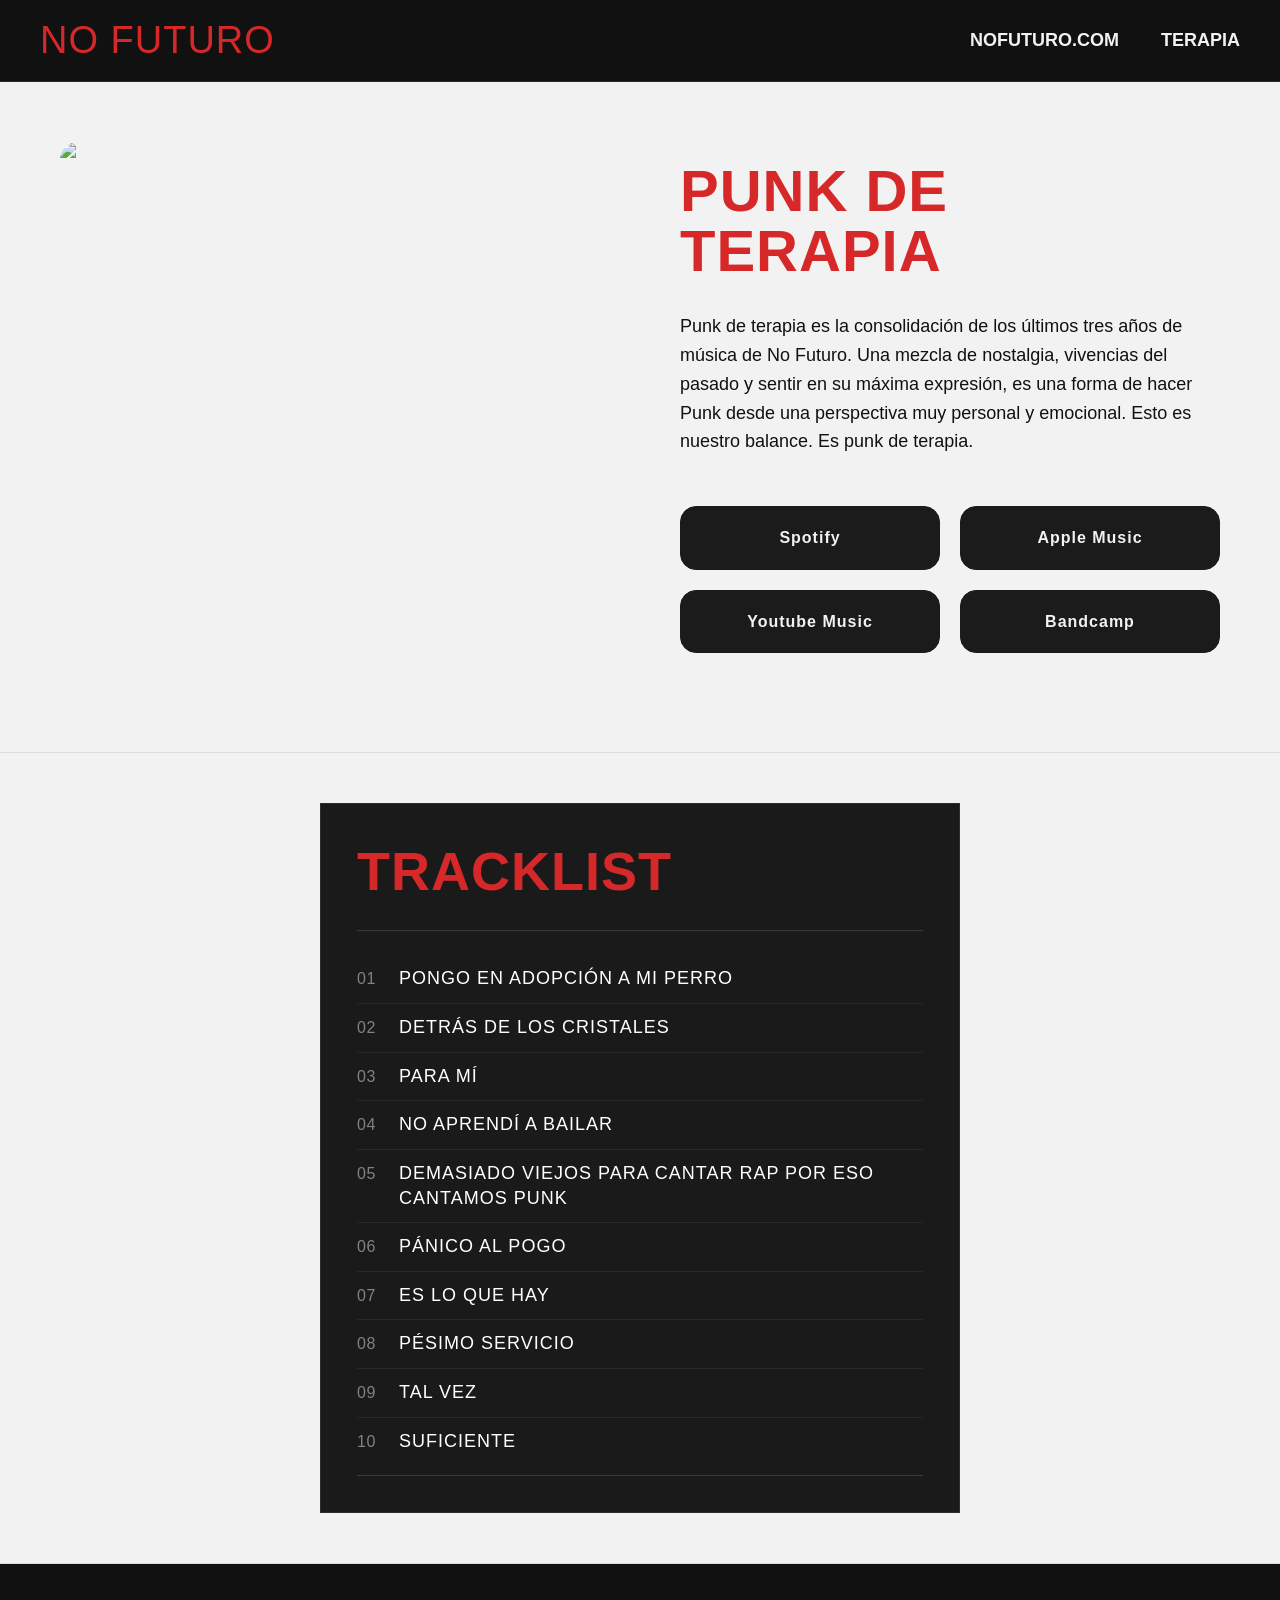
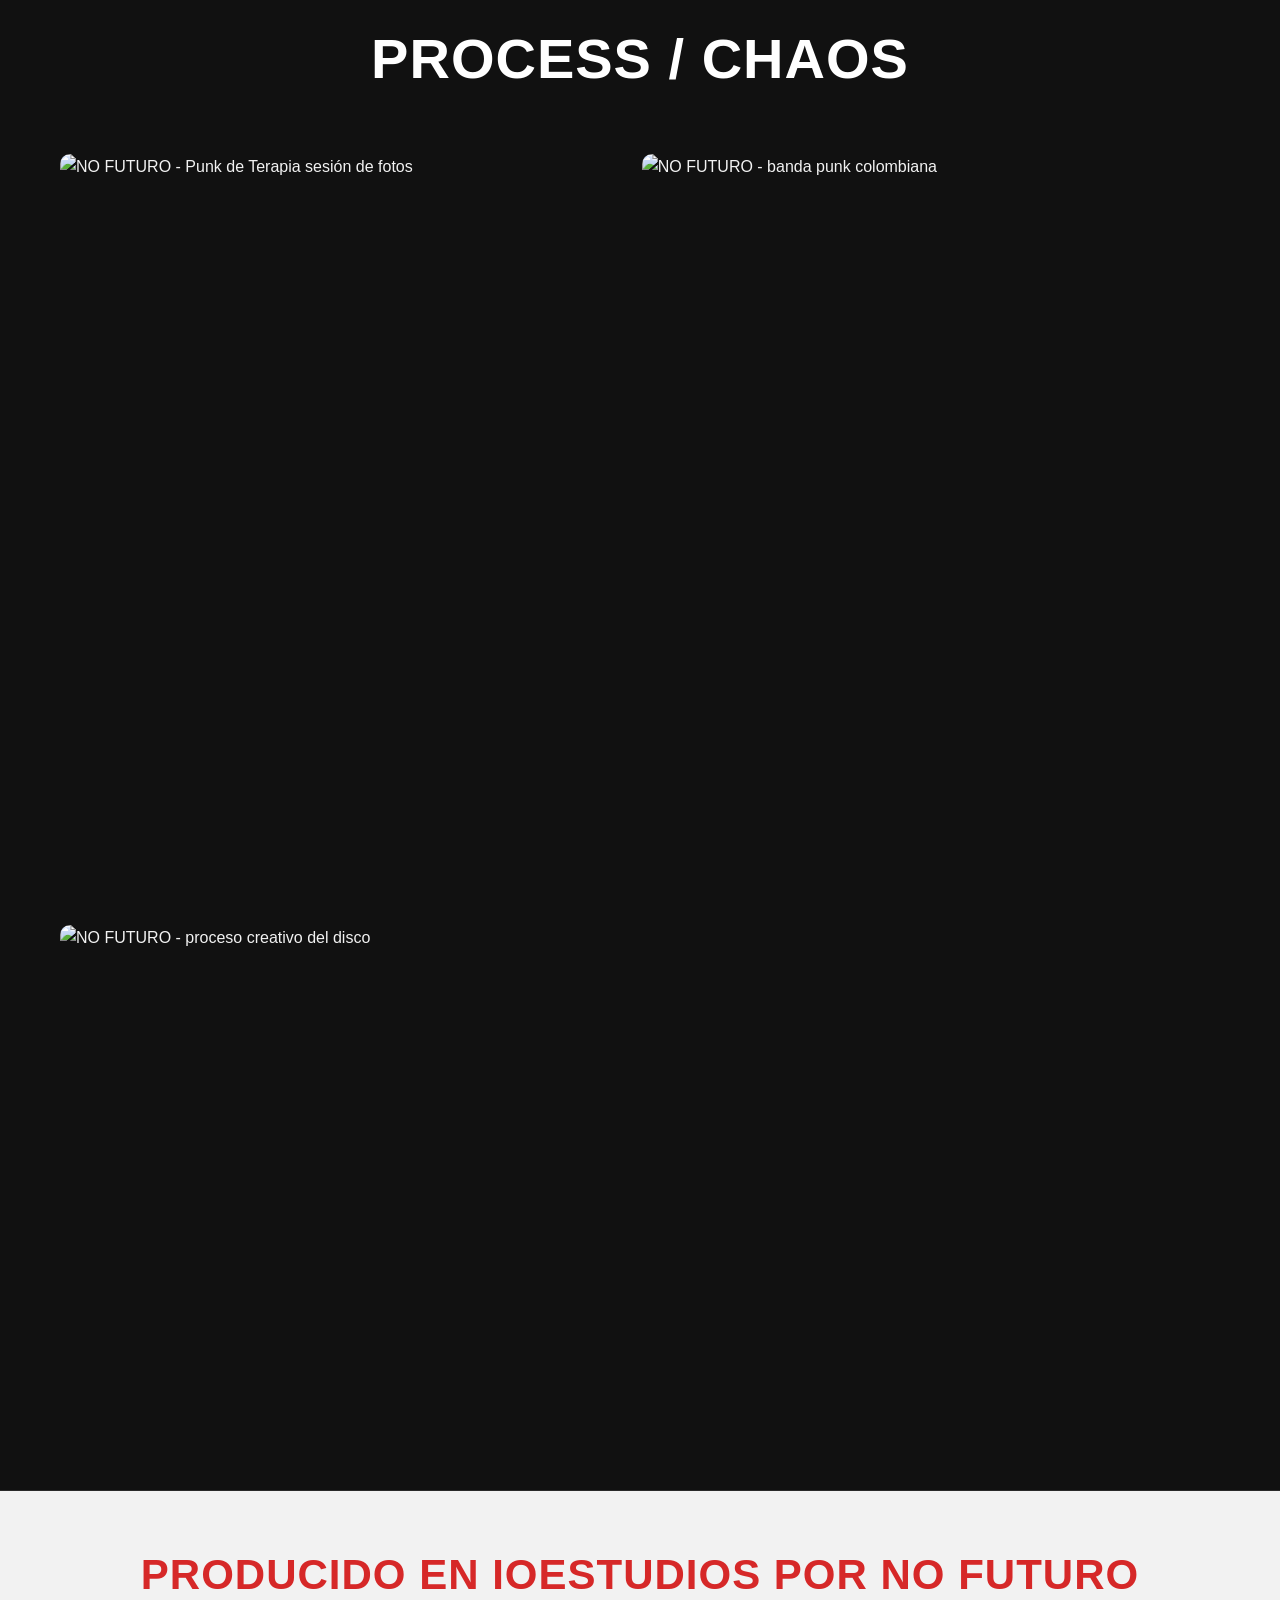
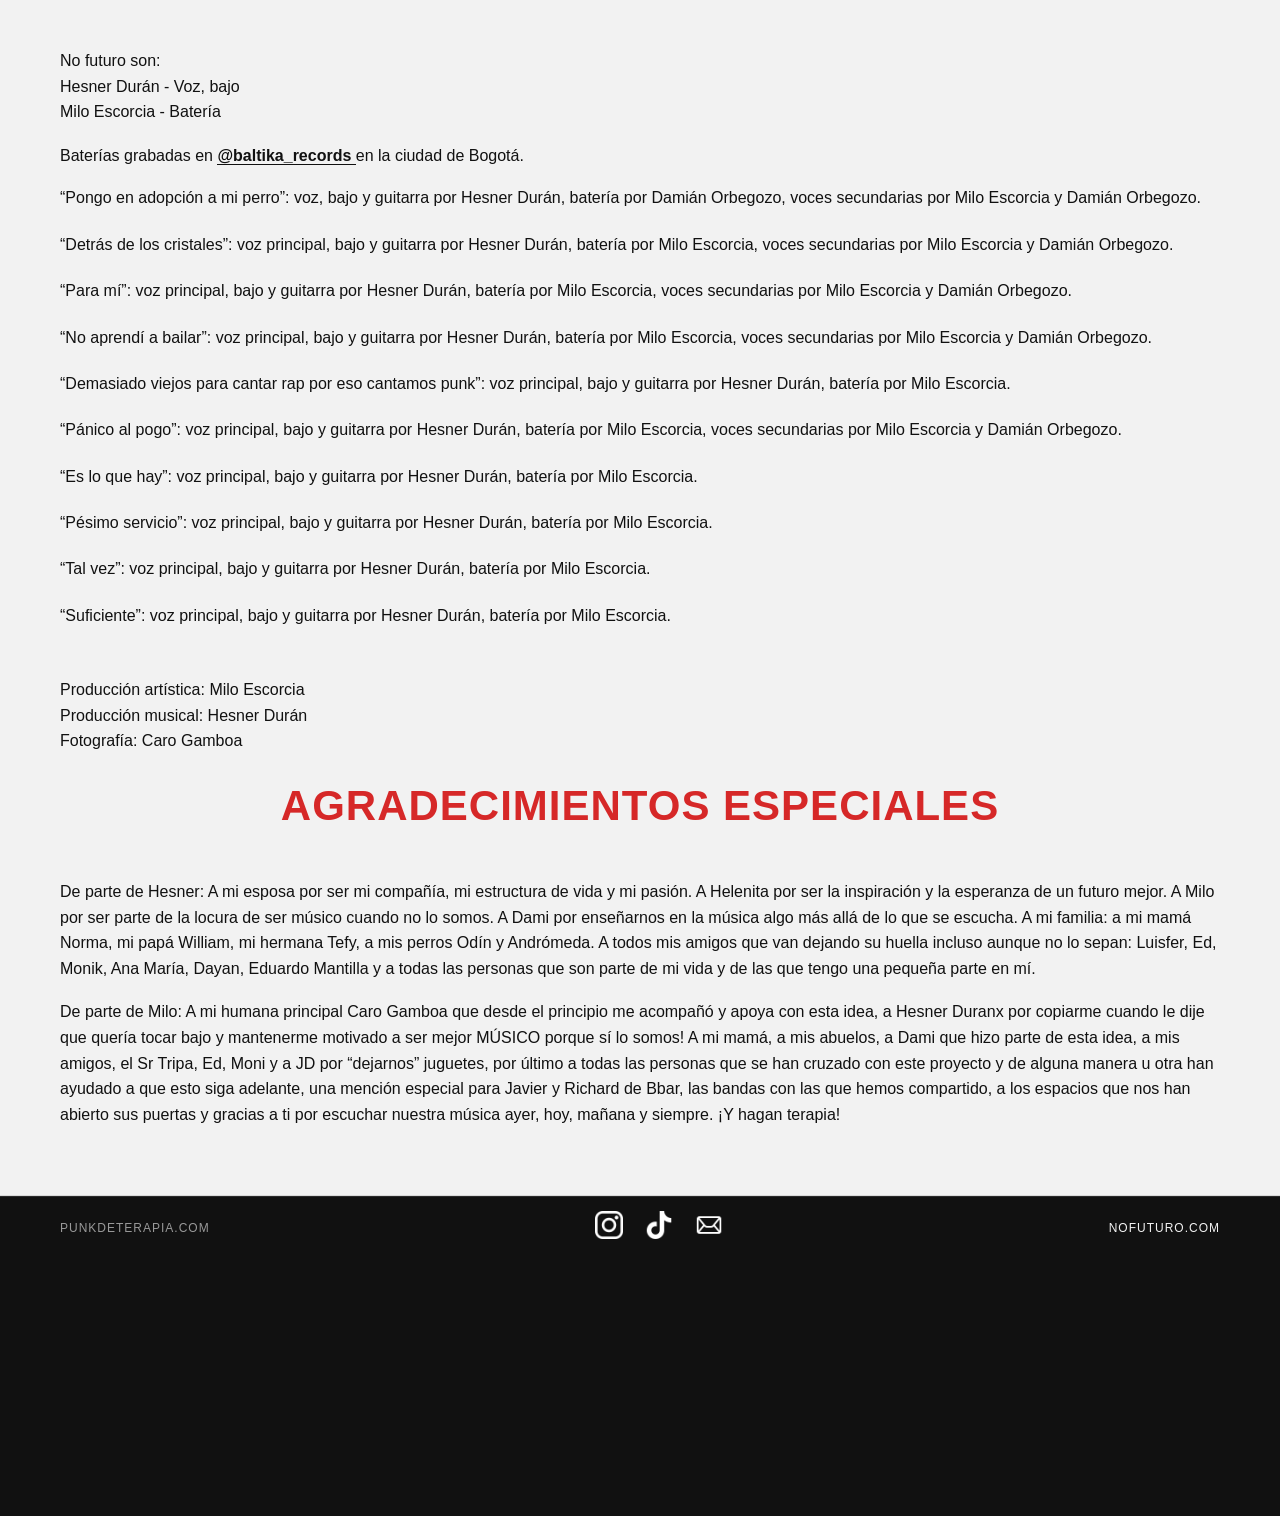
==== commit 04abab69: "Contraste, logo vuelve al disco, quiz con encabezado, página 404, copiar/compartir robusto, WebP en " ====
--- a/index.html
+++ b/index.html
@@ -97,9 +97,9 @@
 
 <div class="header-content">
 
-    <div class="logo">
+    <a class="logo" href="/">
         NO FUTURO
-    </div>
+    </a>
 
   <nav class="desktop-menu">
   
@@ -143,7 +143,7 @@
 
 <div class="hero">
 
-    <img src="assets/terapia.jpg" class="cover" width="1200" height="1200" fetchpriority="high" alt="Punk de Terapia - Portada del álbum de NO FUTURO">
+    <img src="assets/terapia.webp" srcset="assets/terapia-600.webp 600w, assets/terapia.webp 1200w" sizes="(max-width:900px) 100vw, 560px" class="cover" width="1200" height="1200" fetchpriority="high" alt="Punk de Terapia - Portada del álbum de NO FUTURO">
 
     <div class="hero-text">
 
@@ -273,13 +273,13 @@
 
     <!-- IMAGENES -->
 
-<img src="assets/fotos/1.JPG" width="1200" height="1600" loading="lazy" decoding="async" tabindex="0" alt="NO FUTURO - Punk de Terapia sesión de fotos" onclick="openLightbox(0)">
-<img src="assets/fotos/2.JPG" width="1600" height="1200" loading="lazy" decoding="async" tabindex="0" alt="NO FUTURO - banda punk colombiana" onclick="openLightbox(1)">
-<img src="assets/fotos/3.JPG" width="1600" height="1200" loading="lazy" decoding="async" tabindex="0" alt="NO FUTURO - grabación Punk de Terapia" onclick="openLightbox(2)">
-<img src="assets/fotos/4.jpg" width="1185" height="1600" loading="lazy" decoding="async" tabindex="0" alt="NO FUTURO - proceso creativo del disco" onclick="openLightbox(3)">
+<img src="assets/fotos/1.webp" srcset="assets/fotos/1-800.webp 600w, assets/fotos/1.webp 1200w" sizes="(max-width:600px) 50vw, 380px" width="1200" height="1600" loading="lazy" decoding="async" tabindex="0" alt="NO FUTURO - Punk de Terapia sesión de fotos" onclick="openLightbox(0)">
+<img src="assets/fotos/2.webp" srcset="assets/fotos/2-800.webp 800w, assets/fotos/2.webp 1600w" sizes="(max-width:600px) 50vw, 380px" width="1600" height="1200" loading="lazy" decoding="async" tabindex="0" alt="NO FUTURO - banda punk colombiana" onclick="openLightbox(1)">
+<img src="assets/fotos/3.webp" srcset="assets/fotos/3-800.webp 800w, assets/fotos/3.webp 1600w" sizes="(max-width:600px) 50vw, 380px" width="1600" height="1200" loading="lazy" decoding="async" tabindex="0" alt="NO FUTURO - grabación Punk de Terapia" onclick="openLightbox(2)">
+<img src="assets/fotos/4.webp" srcset="assets/fotos/4-800.webp 593w, assets/fotos/4.webp 1185w" sizes="(max-width:600px) 50vw, 380px" width="1185" height="1600" loading="lazy" decoding="async" tabindex="0" alt="NO FUTURO - proceso creativo del disco" onclick="openLightbox(3)">
 
     <!-- FOTO GRANDE -->
-<img src="assets/fotos/5.jpg" class="big" width="960" height="1280" loading="lazy" decoding="async" tabindex="0" alt="NO FUTURO - Punk de Terapia artwork" onclick="openLightbox(4)">
+<img src="assets/fotos/5.webp" srcset="assets/fotos/5-800.webp 600w, assets/fotos/5.webp 960w" sizes="(max-width:600px) 100vw, 780px" class="big" width="960" height="1280" loading="lazy" decoding="async" tabindex="0" alt="NO FUTURO - Punk de Terapia artwork" onclick="openLightbox(4)">
 
 </div>
 
@@ -439,7 +439,7 @@
 
 <!-- COPY POPUP -->
 
-<div id="copyPopup" class="copy-popup">
+<div id="copyPopup" class="copy-popup" role="status" aria-live="polite">
     nofuturoband@gmail.com copiado
 </div>
 
@@ -515,18 +515,18 @@
 
 const images = [
 
-    "assets/fotos/1.JPG",
-    "assets/fotos/2.JPG",
-    "assets/fotos/3.JPG",
-    "assets/fotos/4.jpg",
-    "assets/fotos/5.jpg",
-    "assets/fotos/6.jpg",
-    "assets/fotos/7.jpg",
-    "assets/fotos/8.jpg",
-    "assets/fotos/9.jpg",
-    "assets/fotos/10.jpg",
-    "assets/fotos/11.jpeg",
-    "assets/fotos/12.jpg",
+    "assets/fotos/1.webp",
+    "assets/fotos/2.webp",
+    "assets/fotos/3.webp",
+    "assets/fotos/4.webp",
+    "assets/fotos/5.webp",
+    "assets/fotos/6.webp",
+    "assets/fotos/7.webp",
+    "assets/fotos/8.webp",
+    "assets/fotos/9.webp",
+    "assets/fotos/10.webp",
+    "assets/fotos/11.webp",
+    "assets/fotos/12.webp",
     "assets/fotos/13.MP4"
 
 ];
@@ -652,30 +652,88 @@
 
 /* COPY EMAIL */
 
-function copyEmail(event){
+/* Copia texto: API moderna, luego método antiguo (navegadores de Instagram/TikTok) */
+
+async function copyText(text){
+
+    try{
+        await navigator.clipboard.writeText(text);
+        return true;
+    }catch(e){}
+
+    try{
+        const area = document.createElement("textarea");
+        area.value = text;
+        area.setAttribute("readonly", "");
+        area.style.position = "fixed";
+        area.style.opacity = "0";
+        document.body.appendChild(area);
+        area.select();
+        const ok = document.execCommand("copy");
+        area.remove();
+        return ok;
+    }catch(e){
+        return false;
+    }
+
+}
+
+/* Aviso rojo. Si "manual" es true, queda abierto con el texto
+   seleccionado para copiarlo a mano, y se cierra al tocar fuera. */
+
+function showPopup(text, manual){
+
+    const popup = document.getElementById("copyPopup");
+
+    popup.textContent = text;
+
+    popup.classList.add("show-popup");
+
+    clearTimeout(showPopup.timer);
+
+    if(manual){
+
+        const range = document.createRange();
+        range.selectNodeContents(popup);
+        const sel = window.getSelection();
+        sel.removeAllRanges();
+        sel.addRange(range);
+
+        setTimeout(() => {
+            document.addEventListener("click", function close(e){
+                if(popup.contains(e.target)) return;
+                popup.classList.remove("show-popup");
+                document.removeEventListener("click", close);
+            });
+        }, 0);
+
+    }
+    else{
+
+        showPopup.timer = setTimeout(() => {
+            popup.classList.remove("show-popup");
+        }, 2200);
+
+    }
+
+}
+
+async function copyEmail(event){
 
     event.preventDefault();
 
-    navigator.clipboard.writeText(
-        "nofuturoband@gmail.com"
-    );
-
-    const popup =
-    document.getElementById(
-        "copyPopup"
-    );
-
-    popup.classList.add(
-        "show-popup"
-    );
-
-    setTimeout(() => {
-
-        popup.classList.remove(
-            "show-popup"
-        );
-
-    }, 2200);
+    if(await copyText("nofuturoband@gmail.com")){
+
+        showPopup("nofuturoband@gmail.com copiado", false);
+
+    }
+    else{
+
+        /* no se pudo copiar: mostrar el correo para copiarlo a mano */
+
+        showPopup("nofuturoband@gmail.com", true);
+
+    }
 
 }
 
--- a/assets/css/style.css
+++ b/assets/css/style.css
@@ -103,6 +103,8 @@
     white-space:nowrap;
 
     text-overflow:ellipsis;
+
+    text-decoration:none;
 
 }
 
@@ -492,7 +494,7 @@
 .track-number{
     font-family:Impact, Haettenschweiler, 'Arial Narrow Bold', sans-serif;
     font-size:16px;
-    color:#666666;
+    color:#828282;
     min-width:22px;
     flex-shrink:0;
     letter-spacing:0.5px;
@@ -1211,6 +1213,14 @@
 
     position:fixed;
 
+    width:max-content;
+
+    max-width:calc(100% - 32px);
+
+    overflow-wrap:anywhere;
+
+    text-align:center;
+
     bottom:30px;
 
     left:50%;
@@ -1247,6 +1257,10 @@
 
     opacity:1;
 
+    pointer-events:auto;
+
+    user-select:all;
+
     bottom:45px;
 
 }
